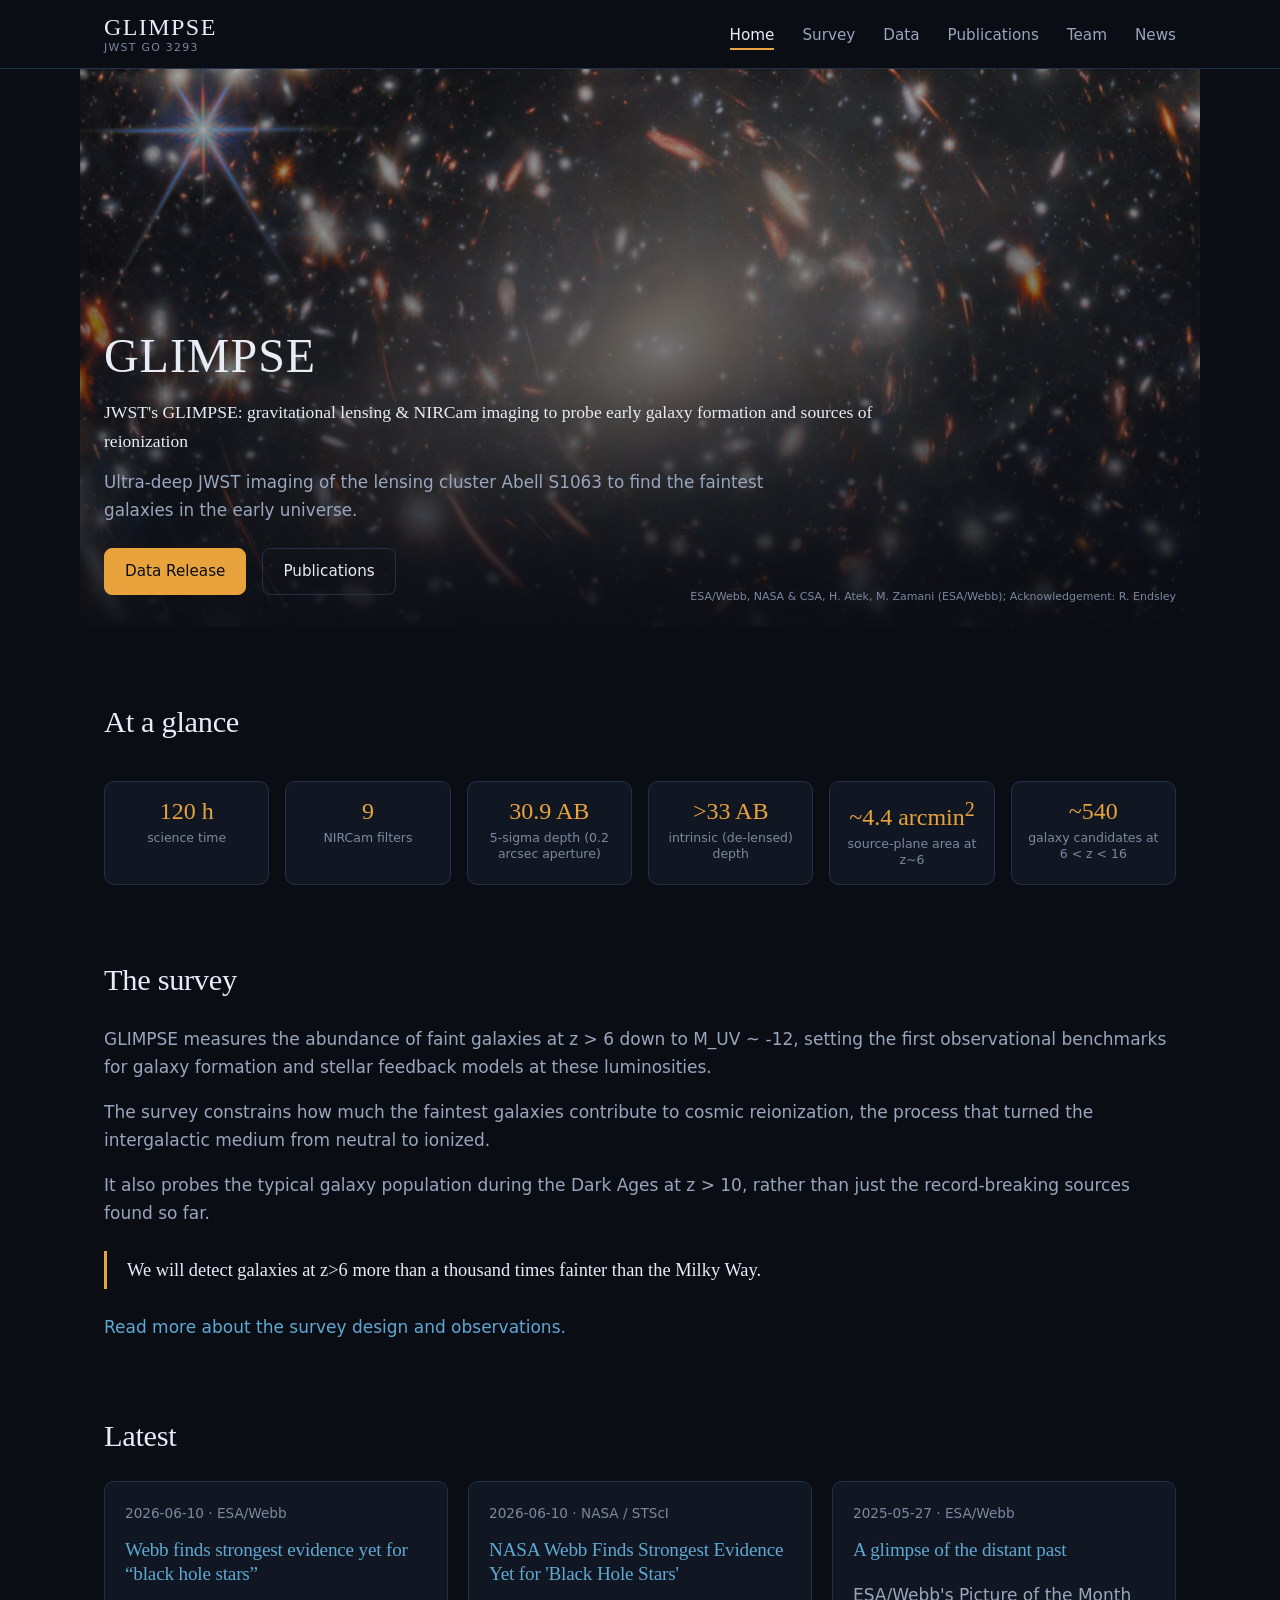
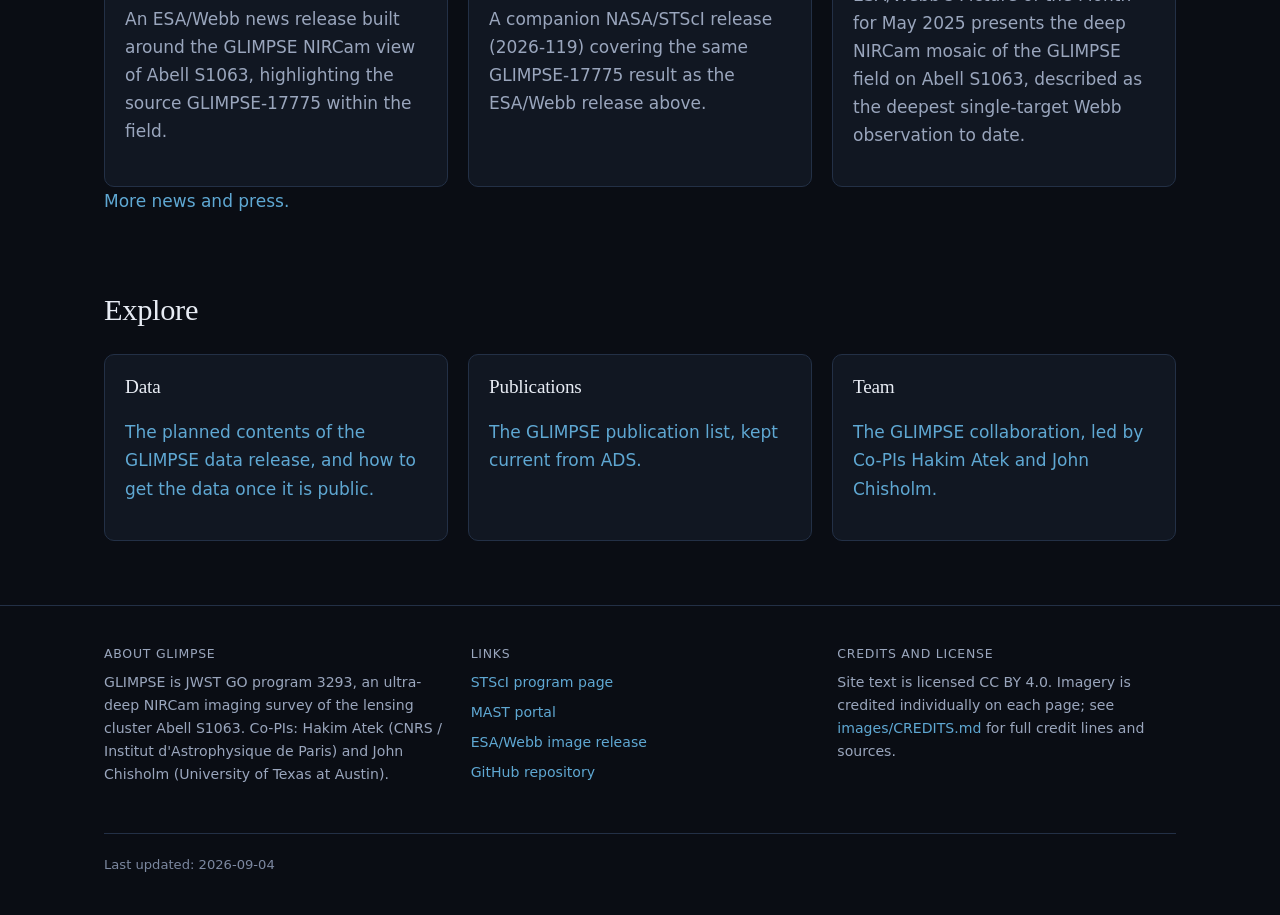
==== index.html @ 68deb867 "GLIMPSE survey website: initial build Static site for the JWST GLIMPSE survey (GO 3293, Co-PIs H. At" ====
<!DOCTYPE html>
<html lang="en">
<head>
<meta charset="UTF-8">
<meta name="viewport" content="width=device-width, initial-scale=1">
<title>Home | GLIMPSE</title>
<meta name="description" content="GLIMPSE is JWST GO program 3293, an ultra-deep NIRCam imaging survey of the lensing cluster Abell S1063 to find the faintest galaxies in the early universe.">

<meta property="og:title" content="Home | GLIMPSE">
<meta property="og:description" content="GLIMPSE is JWST GO program 3293, an ultra-deep NIRCam imaging survey of the lensing cluster Abell S1063 to find the faintest galaxies in the early universe.">
<meta property="og:image" content="https://jwst-glimpse.github.io/images/glimpse-hero.jpg">
<meta property="og:url" content="https://jwst-glimpse.github.io/">
<meta property="og:type" content="website">
<meta name="twitter:card" content="summary_large_image">

<link rel="icon" type="image/png" sizes="32x32" href="images/favicon-32.png">
<link rel="icon" type="image/png" sizes="64x64" href="images/favicon-64.png">
<link rel="apple-touch-icon" href="images/apple-touch-icon.png">

<link rel="stylesheet" href="assets/css/style.css">
</head>
<body>

<header class="site-header">
  <div class="wrap">
    <a href="index.html" class="wordmark">
      <span class="name">GLIMPSE</span>
      <span class="sub">JWST GO 3293</span>
    </a>
    <button class="nav-toggle" type="button" aria-expanded="false" aria-controls="main-nav">
      Menu
    </button>
    <nav class="main-nav" id="main-nav" aria-label="Primary">
      <ul>
        <li><a href="index.html" data-page="home" aria-current="page">Home</a></li>
        <li><a href="survey.html" data-page="survey">Survey</a></li>
        <li><a href="data.html" data-page="data">Data</a></li>
        <li><a href="publications.html" data-page="publications">Publications</a></li>
        <li><a href="team.html" data-page="team">Team</a></li>
        <li><a href="news.html" data-page="news">News</a></li>
      </ul>
    </nav>
  </div>
</header>

<main class="wrap">
<!-- CONTENT -->
<div class="hero" style="background-image:url('images/glimpse-hero.jpg');margin-inline:-24px;">
  <div class="wrap">
    <h1>GLIMPSE</h1>
    <p class="hero-sub">JWST's GLIMPSE: gravitational lensing &amp; NIRCam imaging to probe early galaxy formation and sources of reionization</p>
    <p class="hero-lede">Ultra-deep JWST imaging of the lensing cluster Abell S1063 to find the
    faintest galaxies in the early universe.</p>
    <div class="hero-actions">
      <a href="data.html" class="btn">Data Release</a>
      <a href="publications.html" class="btn btn-secondary">Publications</a>
    </div>
  </div>
  <p class="hero-credit">ESA/Webb, NASA &amp; CSA, H. Atek, M. Zamani (ESA/Webb); Acknowledgement: R. Endsley</p>
</div>

<section aria-labelledby="glance-heading">
  <h2 id="glance-heading">At a glance</h2>
  <div class="stat-strip">
    <div class="stat-card" title="120.1 h science time / 147.8 h charged time (proposal PDF p.0)">
      <span class="stat-num">120 h</span>
      <span class="stat-label">science time</span>
    </div>
    <div class="stat-card" title="7 broadband + 2 medium-band NIRCam filters (proposal PDF pp.2, 13-15)">
      <span class="stat-num">9</span>
      <span class="stat-label">NIRCam filters</span>
    </div>
    <div class="stat-card" title="Atek et al. 2025, arXiv:2511.07542, abstract">
      <span class="stat-num">30.9 AB</span>
      <span class="stat-label">5-sigma depth (0.2 arcsec aperture)</span>
    </div>
    <div class="stat-card" title="Atek et al. 2025, arXiv:2511.07542, abstract">
      <span class="stat-num">&gt;33 AB</span>
      <span class="stat-label">intrinsic (de-lensed) depth</span>
    </div>
    <div class="stat-card" title="Atek et al. 2025, arXiv:2511.07542, abstract">
      <span class="stat-num">~4.4 arcmin<sup>2</sup></span>
      <span class="stat-label">source-plane area at z~6</span>
    </div>
    <div class="stat-card" title="Atek et al. 2025, arXiv:2511.07542, abstract (initial sample)">
      <span class="stat-num">~540</span>
      <span class="stat-label">galaxy candidates at 6 &lt; z &lt; 16</span>
    </div>
  </div>
</section>

<section aria-labelledby="survey-heading">
  <h2 id="survey-heading">The survey</h2>
  <p>GLIMPSE measures the abundance of faint galaxies at z &gt; 6 down to M_UV ~ -12, setting the
  first observational benchmarks for galaxy formation and stellar feedback models at these
  luminosities.</p>
  <p>The survey constrains how much the faintest galaxies contribute to cosmic reionization,
  the process that turned the intergalactic medium from neutral to ionized.</p>
  <p>It also probes the typical galaxy population during the Dark Ages at z &gt; 10, rather than
  just the record-breaking sources found so far.</p>
  <blockquote>We will detect galaxies at z&gt;6 more than a thousand times fainter than the Milky
  Way.</blockquote>
  <p><a href="survey.html">Read more about the survey design and observations.</a></p>
</section>

<section aria-labelledby="latest-heading">
  <h2 id="latest-heading">Latest</h2>
  <div class="card-grid">
    <article class="card">
      <p class="news-date">2026-06-10 &middot; ESA/Webb</p>
      <h3><a href="https://esawebb.org/news/weic2610/">Webb finds strongest evidence yet for &ldquo;black hole stars&rdquo;</a></h3>
      <p>An ESA/Webb news release built around the GLIMPSE NIRCam view of Abell S1063,
      highlighting the source GLIMPSE-17775 within the field.</p>
    </article>
    <article class="card">
      <p class="news-date">2026-06-10 &middot; NASA / STScI</p>
      <h3><a href="https://www.stsci.edu/contents/news-releases/2026/news-2026-119">NASA Webb Finds Strongest Evidence Yet for 'Black Hole Stars'</a></h3>
      <p>A companion NASA/STScI release (2026-119) covering the same GLIMPSE-17775 result as the
      ESA/Webb release above.</p>
    </article>
    <article class="card">
      <p class="news-date">2025-05-27 &middot; ESA/Webb</p>
      <h3><a href="https://esawebb.org/images/potm2505a/">A glimpse of the distant past</a></h3>
      <p>ESA/Webb's Picture of the Month for May 2025 presents the deep NIRCam mosaic of the
      GLIMPSE field on Abell S1063, described as the deepest single-target Webb observation to
      date.</p>
    </article>
  </div>
  <p><a href="news.html">More news and press.</a></p>
</section>

<section aria-labelledby="explore-heading">
  <h2 id="explore-heading">Explore</h2>
  <div class="card-grid">
    <a class="card" href="data.html">
      <h3>Data</h3>
      <p>The planned contents of the GLIMPSE data release, and how to get the data once it is
      public.</p>
    </a>
    <a class="card" href="publications.html">
      <h3>Publications</h3>
      <p>The GLIMPSE publication list, kept current from ADS.</p>
    </a>
    <a class="card" href="team.html">
      <h3>Team</h3>
      <p>The GLIMPSE collaboration, led by Co-PIs Hakim Atek and John Chisholm.</p>
    </a>
  </div>
</section>

</main>

<footer class="site-footer">
  <div class="wrap">
    <div class="footer-grid">
      <div>
        <h4>About GLIMPSE</h4>
        <p>GLIMPSE is JWST GO program 3293, an ultra-deep NIRCam imaging survey of the lensing
        cluster Abell S1063. Co-PIs: Hakim Atek (CNRS / Institut d'Astrophysique de Paris) and
        John Chisholm (University of Texas at Austin).</p>
      </div>
      <div>
        <h4>Links</h4>
        <ul>
          <li><a href="https://www.stsci.edu/jwst-program-info/program/?program=3293">STScI program page</a></li>
          <li><a href="https://mast.stsci.edu/">MAST portal</a></li>
          <li><a href="https://esawebb.org/images/potm2505a/">ESA/Webb image release</a></li>
          <li><a href="https://github.com/jwst-glimpse/jwst-glimpse.github.io">GitHub repository</a></li>
        </ul>
      </div>
      <div>
        <h4>Credits and license</h4>
        <p>Site text is licensed CC BY 4.0. Imagery is credited individually on each page; see
        <a href="images/CREDITS.md">images/CREDITS.md</a> for full credit lines and sources.</p>
      </div>
    </div>
    <div class="footer-bottom">
      Last updated: 2026-09-04
    </div>
  </div>
</footer>

<script src="assets/js/site.js"></script>
</body>
</html>
---- assets/css/style.css ----
/* ==========================================================================
   GLIMPSE (JWST GO 3293) website stylesheet
   One stylesheet, all pages. Dark, quiet, image-forward.
   ========================================================================== */

:root {
  --bg: #0a0d14;
  --bg-2: #111722;
  --bg-3: #182031;
  --fg: #e8ecf4;
  --fg-dim: #9aa6bd;
  --fg-faint: #7c88a0;
  --accent: #e8a33d;
  --accent-2: #5fa8d3;
  --border: #233046;
  --ok: #4ba36a;
  --warn: #c9a227;
  --maxw: 1120px;
  --font-body: system-ui, -apple-system, "Segoe UI", Roboto, Helvetica, Arial, sans-serif;
  --font-display: Georgia, "Times New Roman", serif;
  --radius: 10px;
  --transition: 150ms ease;
}

/* ---- Reset ---- */

*,
*::before,
*::after {
  box-sizing: border-box;
}

html {
  -webkit-text-size-adjust: 100%;
}

body {
  margin: 0;
  background: var(--bg);
  color: var(--fg-dim);
  font-family: var(--font-body);
  font-size: 16px;
  line-height: 1.65;
}

@media (min-width: 640px) {
  body {
    font-size: 17px;
  }
}

img {
  max-width: 100%;
  display: block;
}

h1, h2, h3, h4 {
  font-family: var(--font-display);
  color: var(--fg);
  letter-spacing: -0.01em;
  line-height: 1.25;
  font-weight: 400;
}

h1 { font-size: clamp(2rem, 4vw, 3rem); }
h2 { font-size: clamp(1.4rem, 2.4vw, 1.9rem); margin-top: 2.5em; }
h3 { font-size: 1.2rem; }

p { margin: 0 0 1em; }

small { color: var(--fg-faint); font-size: 0.85em; }

a {
  color: var(--accent-2);
  text-decoration: none;
}

a:hover, a:focus-visible {
  text-decoration: underline;
}

/* ---- Focus states ---- */

:focus-visible {
  outline: 2px solid var(--accent);
  outline-offset: 2px;
}

/* ---- Layout wrapper ---- */

.wrap {
  max-width: var(--maxw);
  margin-inline: auto;
  padding-inline: 24px;
}

section {
  margin-block: 2.5rem;
}

/* ---- Header / nav ---- */

.site-header {
  border-bottom: 1px solid var(--border);
  background: var(--bg);
  position: sticky;
  top: 0;
  z-index: 20;
}

.site-header .wrap {
  display: flex;
  align-items: center;
  justify-content: space-between;
  padding-block: 14px;
}

.wordmark {
  display: flex;
  flex-direction: column;
  line-height: 1.1;
  color: var(--fg);
  text-decoration: none;
}

.wordmark:hover, .wordmark:focus-visible {
  text-decoration: none;
}

.wordmark .name {
  font-family: var(--font-display);
  font-size: 1.5rem;
  letter-spacing: 0.06em;
}

.wordmark .sub {
  font-family: var(--font-body);
  font-size: 0.68rem;
  letter-spacing: 0.12em;
  text-transform: uppercase;
  color: var(--fg-faint);
  margin-top: 2px;
}

.nav-toggle {
  display: none;
  background: transparent;
  border: 1px solid var(--border);
  color: var(--fg);
  border-radius: 6px;
  padding: 8px 12px;
  font-size: 0.95rem;
  cursor: pointer;
}

.main-nav ul {
  display: flex;
  gap: 1.75rem;
  list-style: none;
  margin: 0;
  padding: 0;
}

.main-nav a {
  color: var(--fg-dim);
  font-size: 0.95rem;
  padding-bottom: 4px;
  border-bottom: 2px solid transparent;
}

.main-nav a:hover, .main-nav a:focus-visible {
  color: var(--fg);
  text-decoration: none;
}

.main-nav a[aria-current="page"] {
  color: var(--fg);
  border-bottom-color: var(--accent);
}

/* ---- Hero ---- */

.hero {
  position: relative;
  min-height: 62vh;
  display: flex;
  align-items: flex-end;
  background-size: cover;
  background-position: center;
  color: var(--fg);
  overflow: hidden;
}

.hero::before {
  content: "";
  position: absolute;
  inset: 0;
  background: linear-gradient(
    180deg,
    rgba(10, 13, 20, 0.35) 0%,
    rgba(10, 13, 20, 0.55) 55%,
    rgba(10, 13, 20, 0.96) 100%
  );
}

.hero .wrap {
  position: relative;
  padding-block: 3rem 2rem;
  width: 100%;
}

.hero h1 {
  margin: 0 0 0.25em;
  letter-spacing: 0.02em;
}

.hero .hero-sub {
  font-family: var(--font-display);
  color: var(--fg);
  font-size: 1.1rem;
  max-width: 46em;
  margin: 0 0 0.75em;
}

.hero .hero-lede {
  max-width: 42em;
  font-size: 1.05rem;
  color: var(--fg-dim);
}

.hero .hero-actions {
  display: flex;
  gap: 1rem;
  margin-top: 1.5rem;
  flex-wrap: wrap;
}

.hero-credit {
  position: absolute;
  bottom: 10px;
  right: 24px;
  font-size: 11px;
  color: var(--fg-faint);
  z-index: 2;
}

/* ---- Buttons ---- */

.btn {
  display: inline-block;
  padding: 10px 20px;
  border-radius: 8px;
  border: 1px solid var(--accent);
  color: var(--bg);
  background: var(--accent);
  font-size: 0.95rem;
  cursor: pointer;
  transition: background var(--transition), color var(--transition), border-color var(--transition);
}

.btn:hover, .btn:focus-visible {
  background: #f4b657;
  text-decoration: none;
}

.btn.btn-secondary {
  background: transparent;
  color: var(--fg);
  border-color: var(--border);
}

.btn.btn-secondary:hover, .btn.btn-secondary:focus-visible {
  border-color: var(--accent-2);
  color: var(--fg);
}

.btn:disabled,
.btn[aria-disabled="true"] {
  background: var(--bg-3);
  border-color: var(--border);
  color: var(--fg-faint);
  cursor: not-allowed;
  pointer-events: none;
}

.btn-copy {
  font-size: 0.8rem;
  padding: 5px 12px;
  border-radius: 6px;
  background: var(--bg-3);
  border: 1px solid var(--border);
  color: var(--fg-dim);
}

.btn-copy:hover, .btn-copy:focus-visible {
  color: var(--fg);
  border-color: var(--accent-2);
}

.btn-copy.copied {
  color: var(--ok);
  border-color: var(--ok);
}

/* ---- Cards ---- */

.card {
  background: var(--bg-2);
  border: 1px solid var(--border);
  border-radius: var(--radius);
  padding: 20px;
}

.card h3 {
  margin-top: 0;
}

.card-grid {
  display: grid;
  gap: 1.25rem;
  grid-template-columns: repeat(auto-fit, minmax(240px, 1fr));
}

/* ---- Stat card strip ---- */

.stat-strip {
  display: grid;
  gap: 1rem;
  grid-template-columns: repeat(2, 1fr);
  margin-block: 2.5rem;
}

@media (min-width: 640px) {
  .stat-strip {
    grid-template-columns: repeat(3, 1fr);
  }
}

@media (min-width: 860px) {
  .stat-strip {
    grid-template-columns: repeat(6, 1fr);
  }
}

.stat-card {
  background: var(--bg-2);
  border: 1px solid var(--border);
  border-radius: var(--radius);
  padding: 16px 14px;
  text-align: center;
}

.stat-card .stat-num {
  display: block;
  font-family: var(--font-display);
  color: var(--accent);
  font-size: 1.5rem;
  line-height: 1.15;
  margin-bottom: 4px;
}

.stat-card .stat-label {
  display: block;
  font-size: 0.78rem;
  color: var(--fg-faint);
  line-height: 1.3;
}

/* ---- Blockquote ---- */

blockquote {
  border-left: 3px solid var(--accent);
  margin: 1.5rem 0;
  padding: 0.25rem 0 0.25rem 1.25rem;
  font-family: var(--font-display);
  font-size: 1.15rem;
  color: var(--fg);
}

/* ---- Tables ---- */

.table-wrap {
  overflow-x: auto;
  border: 1px solid var(--border);
  border-radius: var(--radius);
}

table {
  width: 100%;
  border-collapse: collapse;
  font-size: 0.92rem;
  min-width: 520px;
}

thead {
  position: sticky;
  top: 0;
  background: var(--bg-3);
}

th, td {
  text-align: left;
  padding: 10px 14px;
  border-bottom: 1px solid var(--border);
  vertical-align: top;
}

th {
  color: var(--fg);
  font-weight: 600;
  font-size: 0.82rem;
  text-transform: uppercase;
  letter-spacing: 0.04em;
}

tbody tr:nth-child(even) {
  background: var(--bg-2);
}

tbody tr:hover {
  background: var(--bg-3);
}

/* ---- Pills / badges ---- */

.tbd {
  display: inline-block;
  font-size: 0.72rem;
  text-transform: uppercase;
  letter-spacing: 0.05em;
  padding: 2px 8px;
  border-radius: 999px;
  background: #3a3524;
  color: var(--warn);
  border: 1px solid var(--warn);
}

.pill {
  display: inline-block;
  font-size: 0.72rem;
  text-transform: uppercase;
  letter-spacing: 0.05em;
  padding: 3px 10px;
  border-radius: 999px;
  border: 1px solid var(--border);
  color: var(--fg-dim);
  background: var(--bg-3);
}

.pill-refereed {
  color: var(--ok);
  border-color: var(--ok);
}

.pill-preprint {
  color: var(--accent-2);
  border-color: var(--accent-2);
}

.pill-inprep {
  color: var(--fg-faint);
  border-color: var(--fg-faint);
}

/* ---- Notice banner ---- */

.notice {
  background: var(--bg-2);
  border: 1px solid var(--warn);
  border-left-width: 4px;
  border-radius: var(--radius);
  padding: 16px 20px;
  color: var(--fg-dim);
}

.notice strong {
  color: var(--fg);
}

/* ---- Team grid ---- */

.team-grid {
  display: grid;
  gap: 1rem;
  grid-template-columns: repeat(2, 1fr);
  margin-top: 1.5rem;
}

@media (min-width: 640px) {
  .team-grid {
    grid-template-columns: repeat(3, 1fr);
  }
}

@media (min-width: 860px) {
  .team-grid {
    grid-template-columns: repeat(4, 1fr);
  }
}

.team-card {
  background: var(--bg-2);
  border: 1px solid var(--border);
  border-radius: var(--radius);
  padding: 14px 16px;
}

.team-card .team-name {
  color: var(--fg);
  font-family: var(--font-display);
  font-size: 1rem;
}

.team-card .team-role {
  color: var(--accent);
  font-size: 0.78rem;
  text-transform: uppercase;
  letter-spacing: 0.04em;
  margin-top: 2px;
}

.team-card .team-inst {
  color: var(--fg-faint);
  font-size: 0.85rem;
  margin-top: 4px;
}

.leadership-grid {
  display: grid;
  gap: 1.25rem;
  grid-template-columns: repeat(auto-fit, minmax(260px, 1fr));
  margin-top: 1.5rem;
}

/* ---- Publication list ---- */

.pub-controls {
  display: flex;
  flex-wrap: wrap;
  gap: 1rem;
  align-items: center;
  margin-bottom: 1.5rem;
}

.pub-search {
  flex: 1 1 260px;
  background: var(--bg-2);
  border: 1px solid var(--border);
  color: var(--fg);
  border-radius: 8px;
  padding: 9px 12px;
  font-size: 0.95rem;
}

.pub-search::placeholder {
  color: var(--fg-faint);
}

.pub-toggle {
  display: flex;
  align-items: center;
  gap: 0.5rem;
  font-size: 0.9rem;
  color: var(--fg-dim);
}

.pub-year-heading {
  font-family: var(--font-display);
  color: var(--accent);
  font-size: 1.1rem;
  margin-top: 2rem;
  border-bottom: 1px solid var(--border);
  padding-bottom: 6px;
}

.pub-row {
  padding: 16px 0;
  border-bottom: 1px solid var(--border);
}

.pub-row:last-child {
  border-bottom: none;
}

.pub-title {
  color: var(--fg);
  font-size: 1.02rem;
  margin: 0 0 4px;
}

.pub-meta {
  font-size: 0.88rem;
  color: var(--fg-faint);
  margin: 4px 0;
}

.pub-authors {
  font-size: 0.9rem;
  margin: 4px 0;
}

.pub-links {
  display: flex;
  gap: 1rem;
  font-size: 0.88rem;
  margin-top: 6px;
}

.pub-show-all {
  background: none;
  border: none;
  color: var(--accent-2);
  cursor: pointer;
  font-size: 0.9rem;
  padding: 0;
  text-decoration: underline;
}

.pub-empty {
  color: var(--fg-faint);
  font-style: italic;
  padding: 1rem 0;
}

/* ---- Footer ---- */

.site-footer {
  border-top: 1px solid var(--border);
  margin-top: 4rem;
  padding-block: 2.5rem;
  font-size: 0.88rem;
}

.footer-grid {
  display: grid;
  gap: 1.75rem;
  grid-template-columns: repeat(auto-fit, minmax(220px, 1fr));
}

.footer-grid h4 {
  color: var(--fg-dim);
  font-family: var(--font-body);
  font-size: 0.78rem;
  text-transform: uppercase;
  letter-spacing: 0.06em;
  margin: 0 0 0.75em;
}

.footer-grid ul {
  list-style: none;
  margin: 0;
  padding: 0;
}

.footer-grid li {
  margin-bottom: 0.5em;
}

.footer-bottom {
  margin-top: 2rem;
  padding-top: 1.25rem;
  border-top: 1px solid var(--border);
  color: var(--fg-faint);
  font-size: 0.82rem;
}

/* ---- Code / copy blocks ---- */

pre.copy-block {
  background: var(--bg-2);
  border: 1px solid var(--border);
  border-radius: var(--radius);
  padding: 16px;
  overflow-x: auto;
  font-size: 0.85rem;
  color: var(--fg-dim);
  position: relative;
}

.copy-block-wrap {
  position: relative;
  margin: 1rem 0;
}

.copy-block-wrap .btn-copy {
  position: absolute;
  top: 10px;
  right: 10px;
}

/* ---- News cards ---- */

.news-card {
  display: grid;
  grid-template-columns: 1fr;
  gap: 1rem;
  margin-bottom: 1.5rem;
}

@media (min-width: 640px) {
  .news-card.has-image {
    grid-template-columns: 220px 1fr;
  }
}

.news-card img {
  border-radius: var(--radius);
  border: 1px solid var(--border);
}

.news-date {
  color: var(--fg-faint);
  font-size: 0.85rem;
}

.news-credit {
  font-size: 11px;
  color: var(--fg-faint);
  margin-top: 4px;
}

/* ---- Utility ---- */

.mt-0 { margin-top: 0; }
.text-faint { color: var(--fg-faint); }
.sr-only {
  position: absolute;
  width: 1px;
  height: 1px;
  padding: 0;
  margin: -1px;
  overflow: hidden;
  clip: rect(0, 0, 0, 0);
  white-space: nowrap;
  border: 0;
}

/* ==========================================================================
   Responsive breakpoint: 860px (single breakpoint, mobile-first)
   ========================================================================== */

@media (max-width: 859px) {
  .nav-toggle {
    display: inline-block;
  }

  .main-nav {
    display: none;
    width: 100%;
  }

  .main-nav.open {
    display: block;
  }

  .site-header .wrap {
    flex-wrap: wrap;
  }

  .main-nav ul {
    flex-direction: column;
    gap: 0;
    padding-top: 10px;
    border-top: 1px solid var(--border);
    margin-top: 10px;
  }

  .main-nav li {
    border-bottom: 1px solid var(--border);
  }

  .main-nav a {
    display: block;
    padding: 12px 4px;
    border-bottom: none;
  }

  .main-nav a[aria-current="page"] {
    border-bottom: none;
    border-left: 2px solid var(--accent);
    padding-left: 10px;
  }
}

/* ---- Reduced motion ---- */

@media (prefers-reduced-motion: reduce) {
  *, *::before, *::after {
    transition: none !important;
    animation: none !important;
    scroll-behavior: auto !important;
  }
}
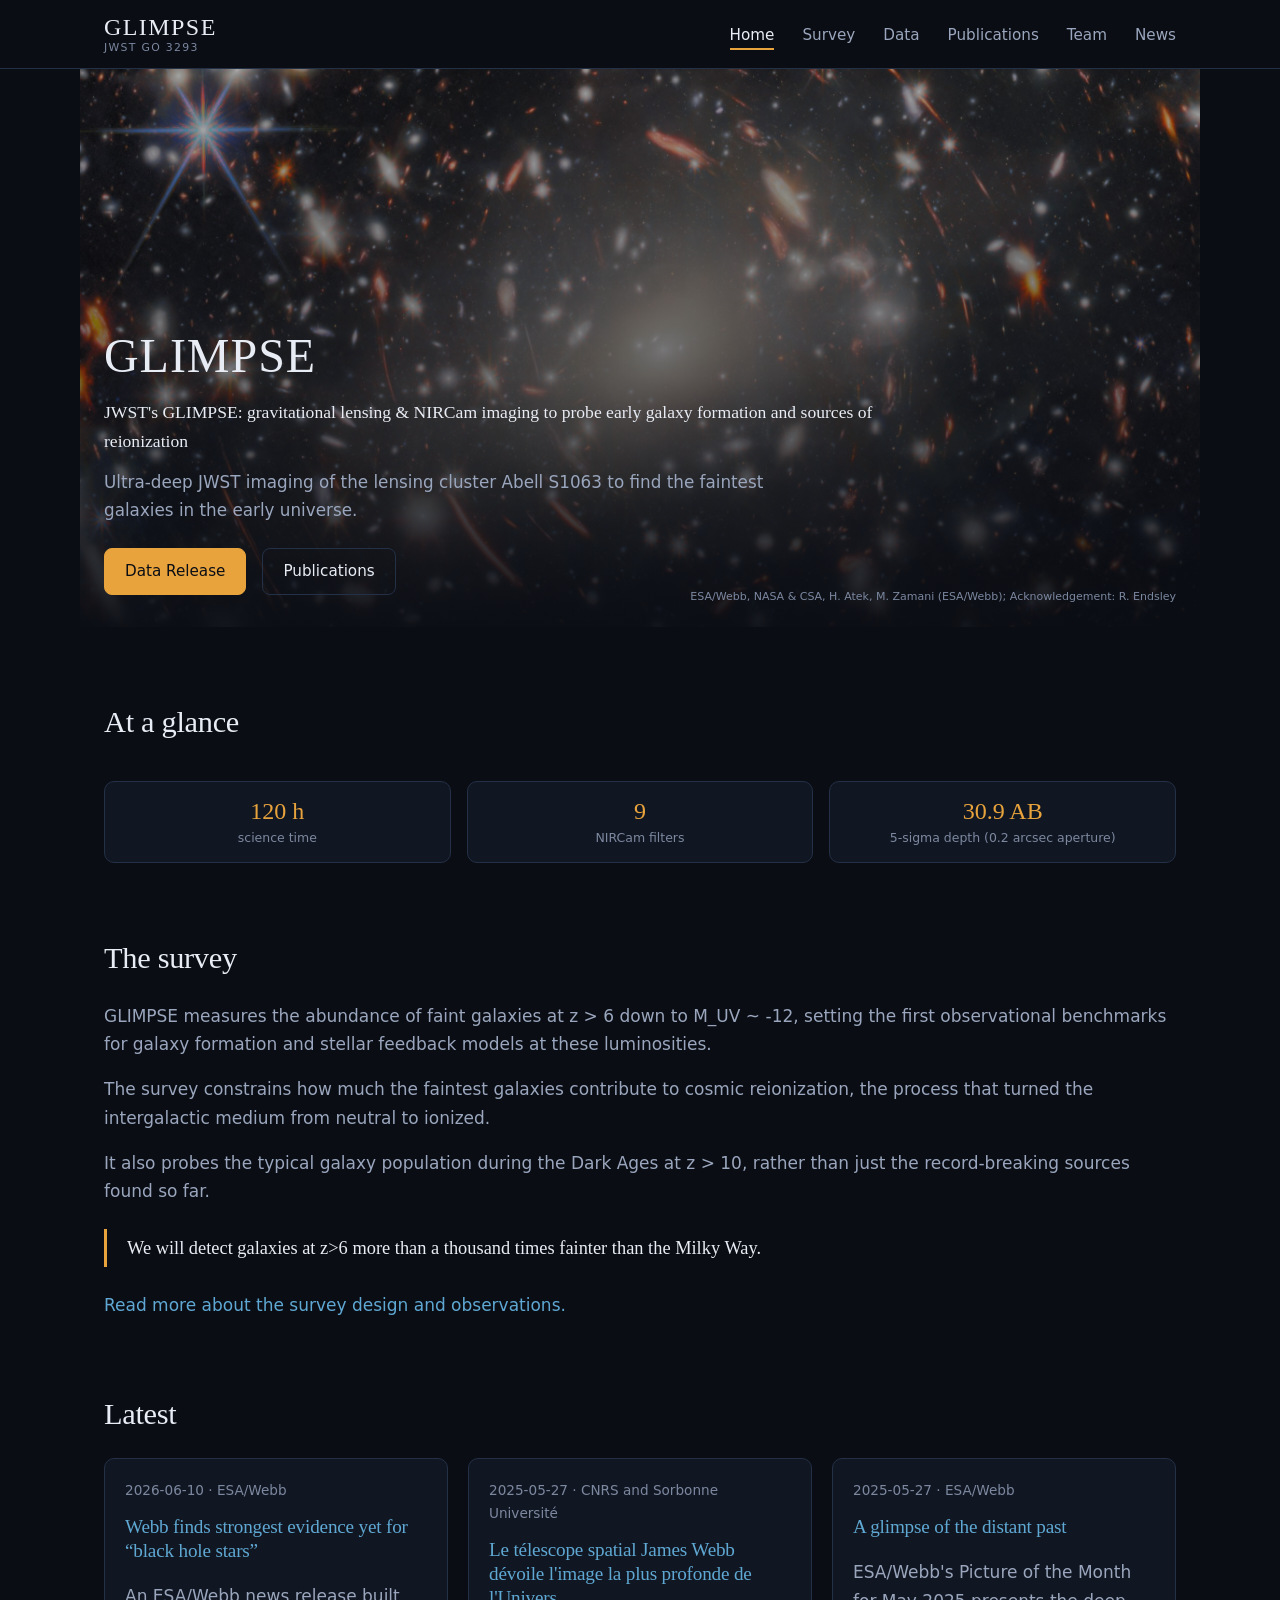
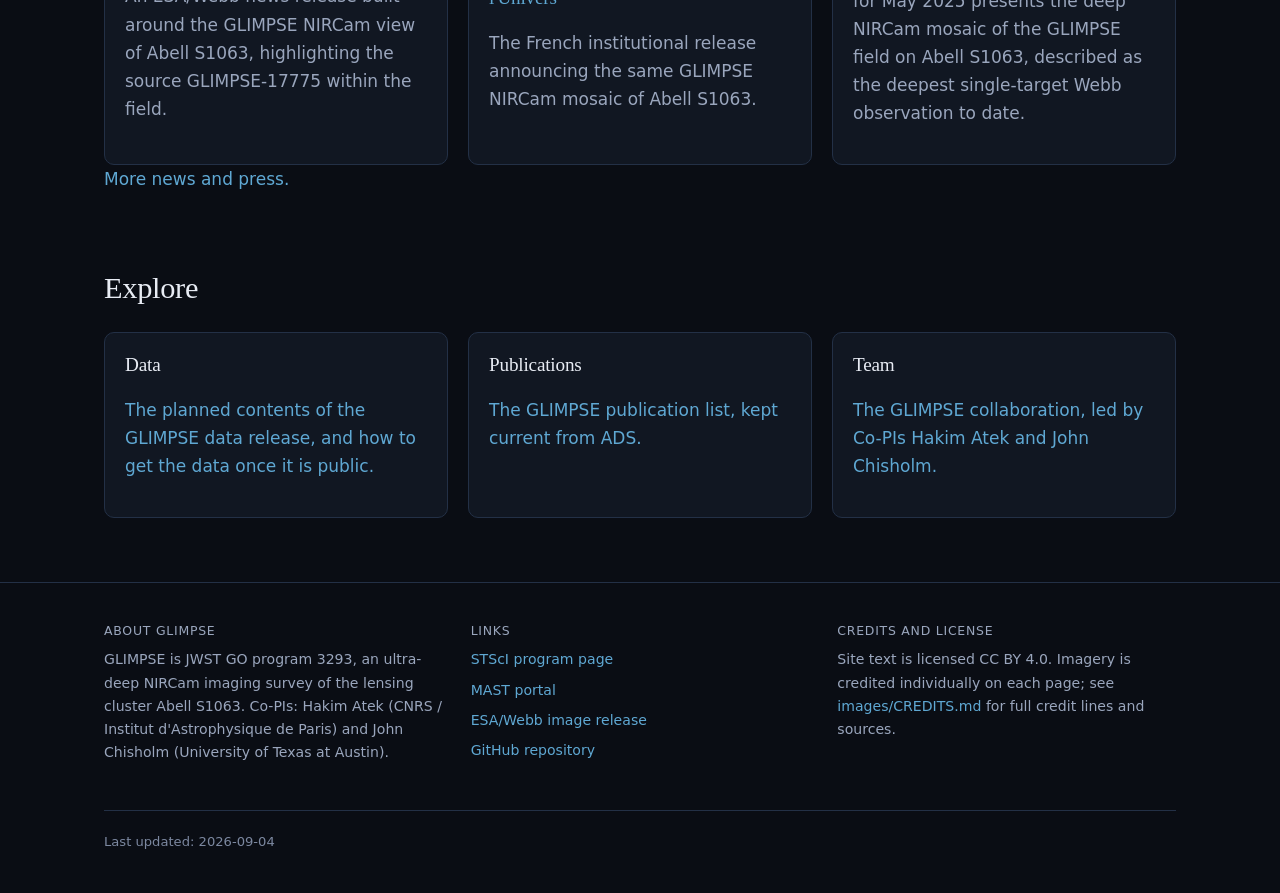
==== commit 8144b205: "Site revisions from team feedback - Home: drop the three lensing-model-dependent stat cards, keep sc" ====
--- a/index.html
+++ b/index.html
@@ -74,19 +74,7 @@
       <span class="stat-num">30.9 AB</span>
       <span class="stat-label">5-sigma depth (0.2 arcsec aperture)</span>
     </div>
-    <div class="stat-card" title="Atek et al. 2025, arXiv:2511.07542, abstract">
-      <span class="stat-num">&gt;33 AB</span>
-      <span class="stat-label">intrinsic (de-lensed) depth</span>
-    </div>
-    <div class="stat-card" title="Atek et al. 2025, arXiv:2511.07542, abstract">
-      <span class="stat-num">~4.4 arcmin<sup>2</sup></span>
-      <span class="stat-label">source-plane area at z~6</span>
-    </div>
-    <div class="stat-card" title="Atek et al. 2025, arXiv:2511.07542, abstract (initial sample)">
-      <span class="stat-num">~540</span>
-      <span class="stat-label">galaxy candidates at 6 &lt; z &lt; 16</span>
-    </div>
-  </div>
+      </div>
 </section>
 
 <section aria-labelledby="survey-heading">
@@ -113,10 +101,10 @@
       highlighting the source GLIMPSE-17775 within the field.</p>
     </article>
     <article class="card">
-      <p class="news-date">2026-06-10 &middot; NASA / STScI</p>
-      <h3><a href="https://www.stsci.edu/contents/news-releases/2026/news-2026-119">NASA Webb Finds Strongest Evidence Yet for 'Black Hole Stars'</a></h3>
-      <p>A companion NASA/STScI release (2026-119) covering the same GLIMPSE-17775 result as the
-      ESA/Webb release above.</p>
+      <p class="news-date">2025-05-27 &middot; CNRS and Sorbonne Universit&eacute;</p>
+      <h3><a href="https://www.cnrs.fr/fr/presse/le-telescope-spatial-james-webb-devoile-limage-la-plus-profonde-de-lunivers">Le t&eacute;lescope spatial James Webb d&eacute;voile l'image la plus profonde de l'Univers</a></h3>
+      <p>The French institutional release announcing the same GLIMPSE NIRCam mosaic of
+      Abell S1063.</p>
     </article>
     <article class="card">
       <p class="news-date">2025-05-27 &middot; ESA/Webb</p>
--- a/assets/css/style.css
+++ b/assets/css/style.css
@@ -338,7 +338,7 @@
 
 @media (min-width: 860px) {
   .stat-strip {
-    grid-template-columns: repeat(6, 1fr);
+    grid-template-columns: repeat(auto-fit, minmax(180px, 1fr));
   }
 }
 
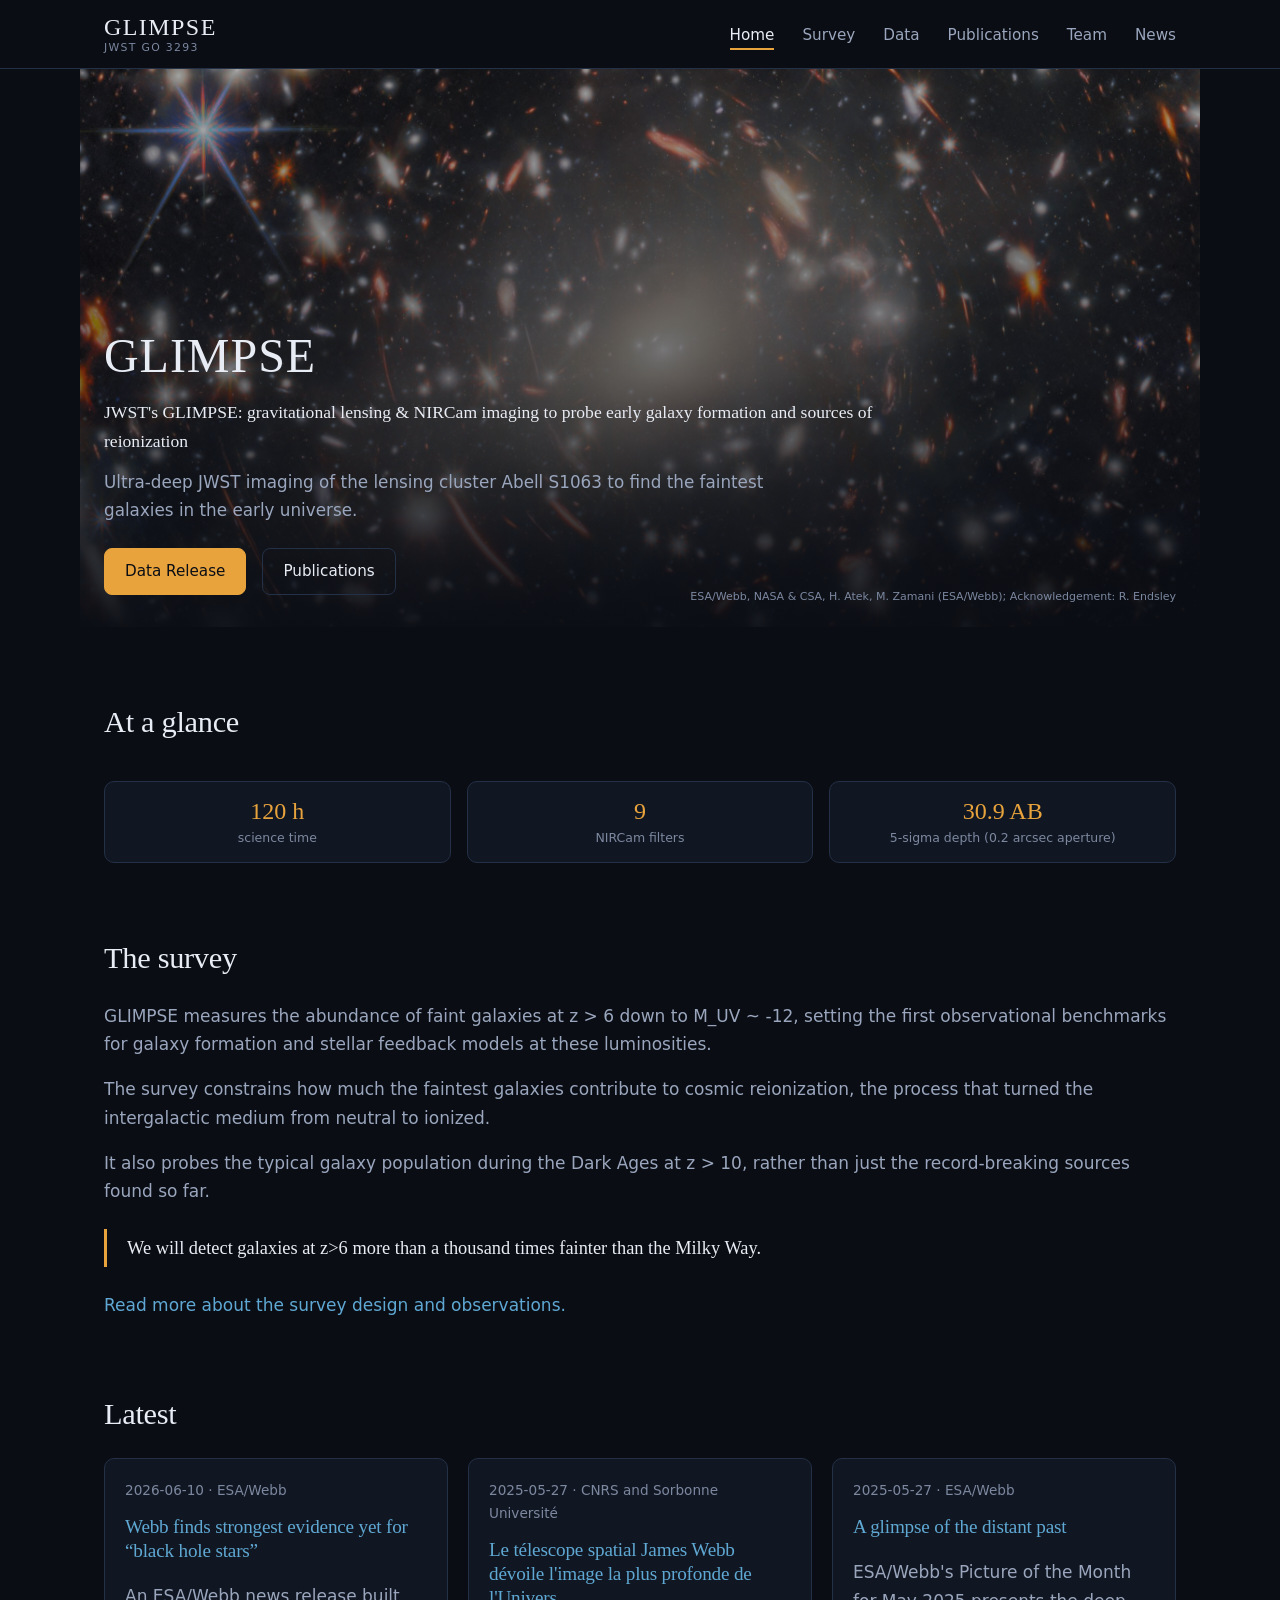
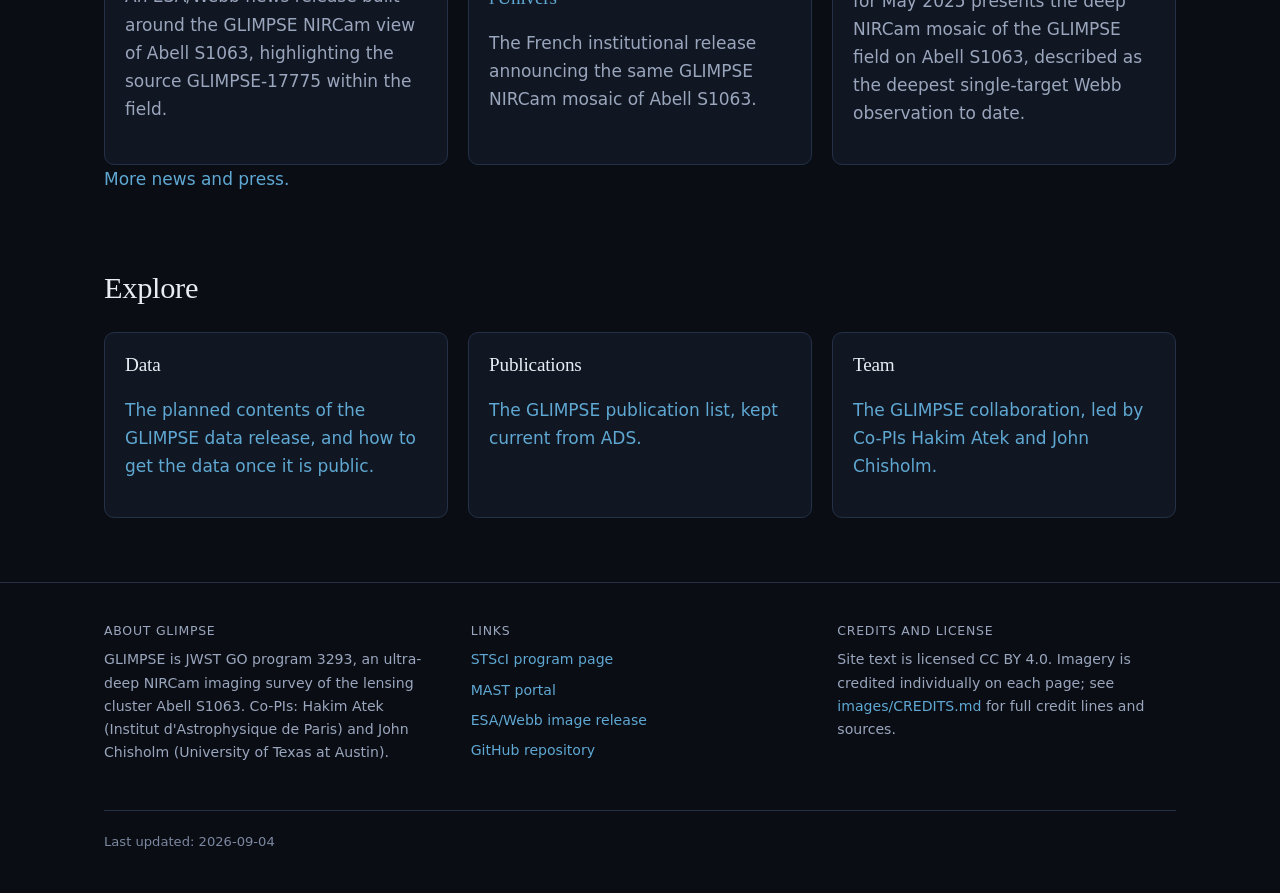
==== commit 66d19773: "Fix regressions found in the post-revision QA pass - survey.html: restore the paired and parallel ex" ====
--- a/index.html
+++ b/index.html
@@ -144,7 +144,7 @@
       <div>
         <h4>About GLIMPSE</h4>
         <p>GLIMPSE is JWST GO program 3293, an ultra-deep NIRCam imaging survey of the lensing
-        cluster Abell S1063. Co-PIs: Hakim Atek (CNRS / Institut d'Astrophysique de Paris) and
+        cluster Abell S1063. Co-PIs: Hakim Atek (Institut d'Astrophysique de Paris) and
         John Chisholm (University of Texas at Austin).</p>
       </div>
       <div>
--- a/assets/css/style.css
+++ b/assets/css/style.css
@@ -791,3 +791,162 @@
     scroll-behavior: auto !important;
   }
 }
+
+/* ------------------------------------------------------------------ */
+/* Zoomable figures and lightbox                                       */
+/* ------------------------------------------------------------------ */
+
+.zoom-trigger {
+  display: block;
+  width: 100%;
+  padding: 0;
+  border: 0;
+  background: none;
+  cursor: zoom-in;
+  border-radius: var(--radius);
+  overflow: hidden;
+  position: relative;
+}
+
+.zoom-trigger img {
+  display: block;
+  width: 100%;
+  height: auto;
+  border-radius: var(--radius);
+  transition: transform 0.25s ease, opacity 0.25s ease;
+}
+
+.zoom-trigger:hover img,
+.zoom-trigger:focus-visible img {
+  transform: scale(1.02);
+  opacity: 0.92;
+}
+
+.zoom-trigger:focus-visible {
+  outline: 2px solid var(--accent);
+  outline-offset: 3px;
+}
+
+/* Small affordance so it reads as clickable without an icon font. */
+.zoom-trigger::after {
+  content: "Click to enlarge";
+  position: absolute;
+  right: 8px;
+  bottom: 8px;
+  padding: 3px 8px;
+  font-size: 0.72rem;
+  letter-spacing: 0.02em;
+  color: var(--fg);
+  background: rgba(10, 13, 20, 0.72);
+  border: 1px solid var(--border);
+  border-radius: 999px;
+  opacity: 0;
+  transition: opacity 0.2s ease;
+  pointer-events: none;
+}
+
+.zoom-trigger:hover::after,
+.zoom-trigger:focus-visible::after {
+  opacity: 1;
+}
+
+.lightbox {
+  position: fixed;
+  inset: 0;
+  z-index: 100;
+  display: flex;
+  align-items: center;
+  justify-content: center;
+  padding: 32px 24px;
+  background: rgba(6, 8, 13, 0.94);
+  overflow: auto;
+}
+
+.lightbox[hidden] {
+  display: none;
+}
+
+body.has-lightbox {
+  overflow: hidden;
+}
+
+.lightbox-figure {
+  margin: 0;
+  max-width: 1400px;
+  text-align: center;
+}
+
+.lightbox-img {
+  display: block;
+  max-width: 100%;
+  max-height: 82vh;
+  width: auto;
+  height: auto;
+  margin-inline: auto;
+  border-radius: var(--radius);
+  cursor: zoom-out;
+}
+
+.lightbox-caption {
+  margin-top: 14px;
+  font-size: 0.82rem;
+  line-height: 1.55;
+  color: var(--fg-faint);
+}
+
+.lightbox-caption a {
+  color: var(--accent-2);
+}
+
+.lightbox-close {
+  position: fixed;
+  top: 16px;
+  right: 16px;
+  padding: 8px 16px;
+  font: inherit;
+  font-size: 0.85rem;
+  color: var(--fg);
+  background: var(--bg-2);
+  border: 1px solid var(--border);
+  border-radius: 999px;
+  cursor: pointer;
+}
+
+.lightbox-close:hover {
+  background: var(--bg-3);
+}
+
+.lightbox-close:focus-visible {
+  outline: 2px solid var(--accent);
+  outline-offset: 2px;
+}
+
+@media (max-width: 860px) {
+  .lightbox {
+    padding: 64px 12px 24px;
+  }
+
+  .lightbox-img {
+    max-height: 70vh;
+  }
+
+  /* Touch has no hover, so keep the hint visible. */
+  .zoom-trigger::after {
+    opacity: 1;
+  }
+}
+
+/* Side-by-side figures: equalize the box, not the image. object-fit: contain
+   letterboxes against the card background rather than cropping, so a pair of
+   images with different fields of view is not made to look like matched
+   framing. The full frame is still available in the lightbox. */
+.card-grid .zoom-trigger {
+  aspect-ratio: 4 / 3;
+  background: var(--bg);
+}
+
+.card-grid .zoom-trigger img {
+  width: 100%;
+  height: 100%;
+  object-fit: contain;
+}
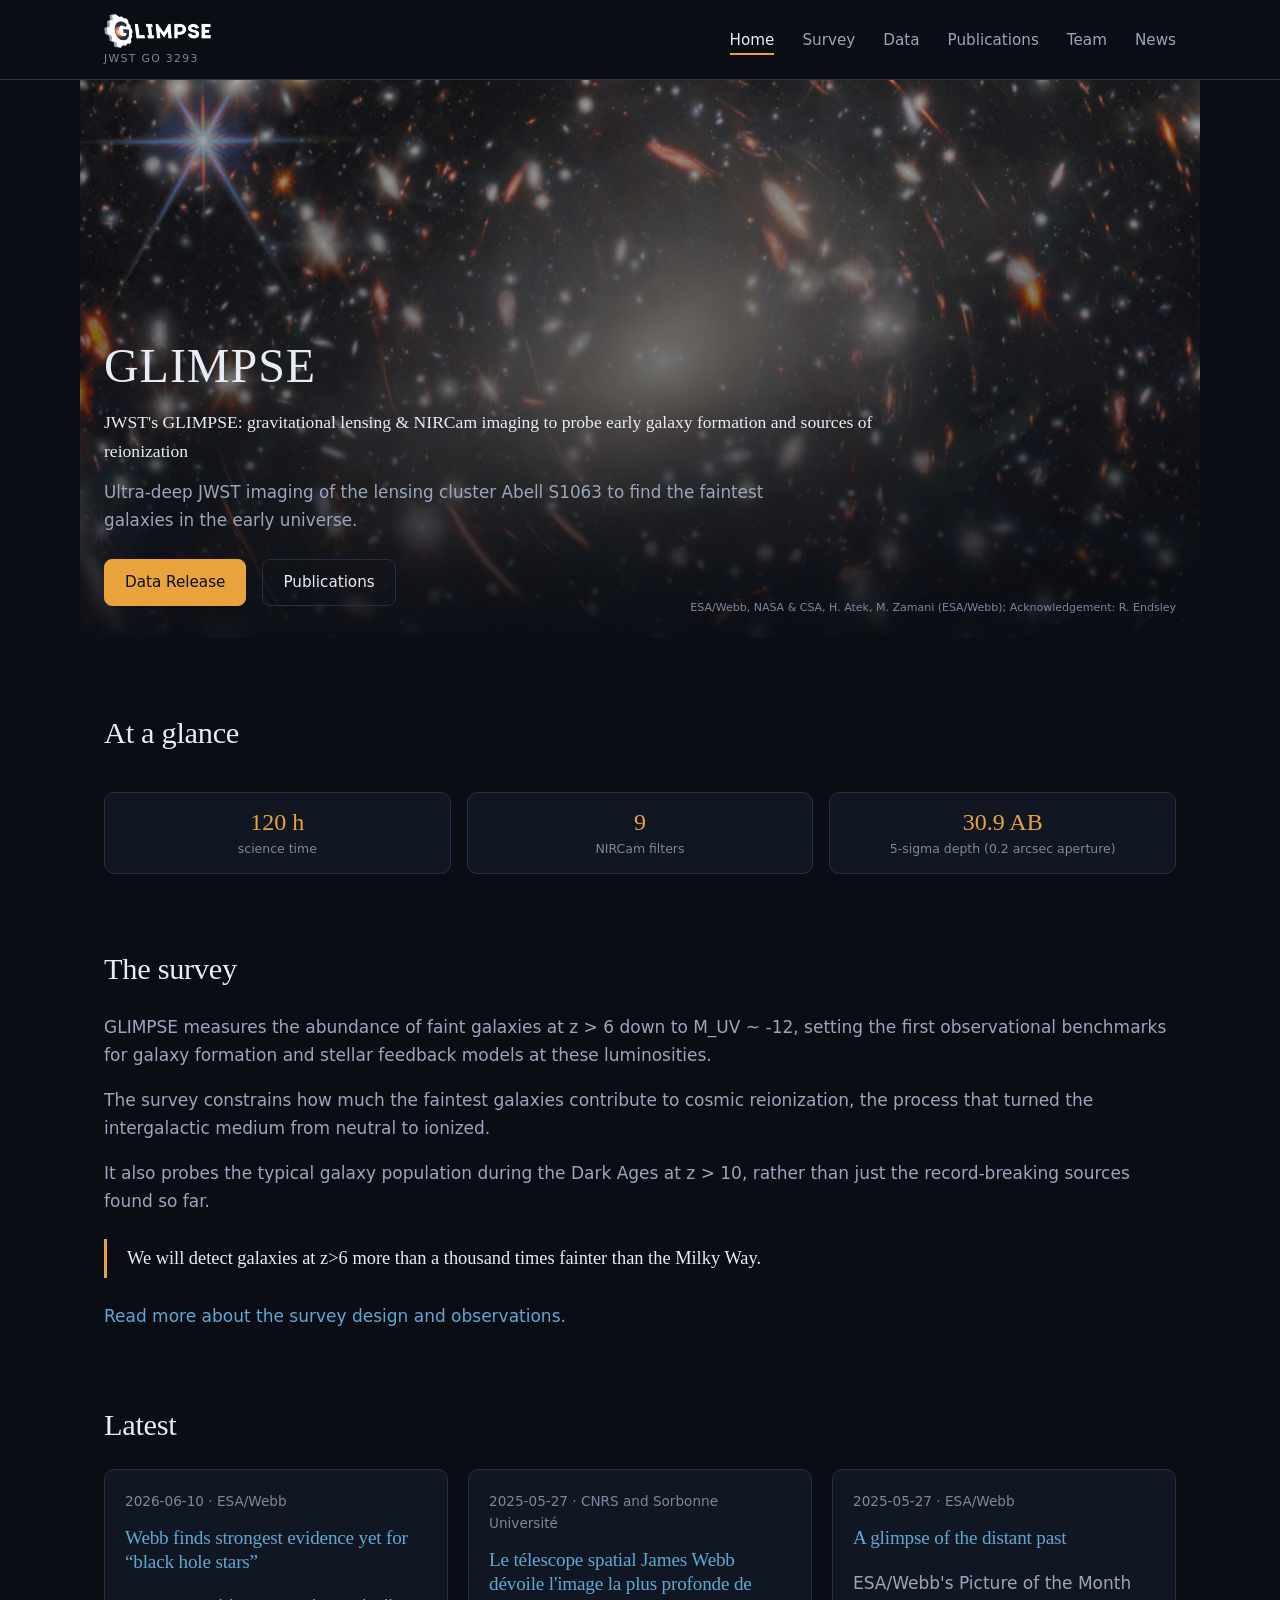
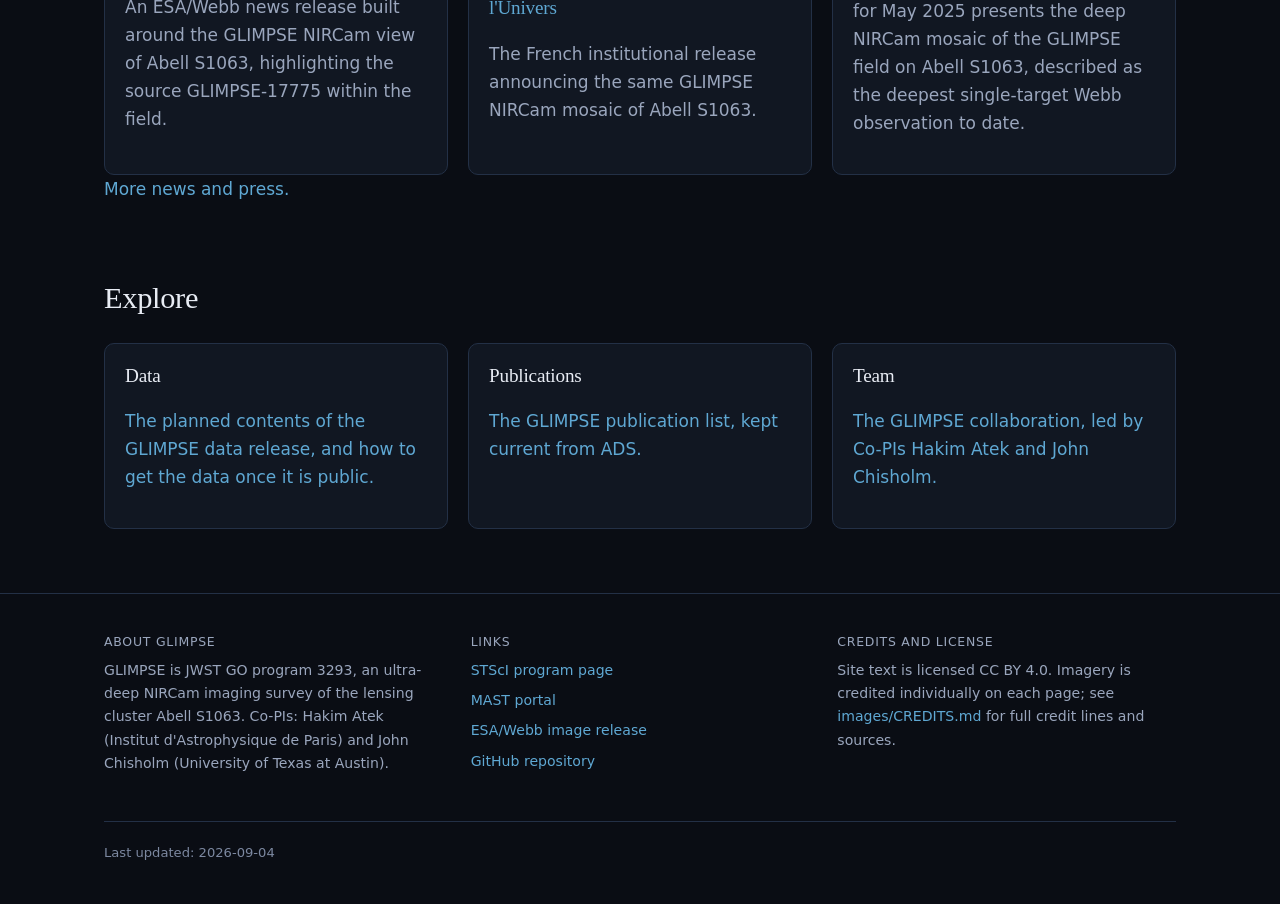
==== commit 9c435aaa: "Drop the Contact section, add the logo wordmark and both Co-PI portraits Site changes made by the su" ====
--- a/index.html
+++ b/index.html
@@ -24,7 +24,7 @@
 <header class="site-header">
   <div class="wrap">
     <a href="index.html" class="wordmark">
-      <span class="name">GLIMPSE</span>
+      <img class="wordmark-logo" src="images/glimpse-logo.png" alt="GLIMPSE" width="382" height="121">
       <span class="sub">JWST GO 3293</span>
     </a>
     <button class="nav-toggle" type="button" aria-expanded="false" aria-controls="main-nav">
--- a/assets/css/style.css
+++ b/assets/css/style.css
@@ -118,6 +118,7 @@
 .wordmark {
   display: flex;
   flex-direction: column;
+  align-items: flex-start;
   line-height: 1.1;
   color: var(--fg);
   text-decoration: none;
@@ -127,10 +128,15 @@
   text-decoration: none;
 }
 
-.wordmark .name {
-  font-family: var(--font-display);
-  font-size: 1.5rem;
-  letter-spacing: 0.06em;
+.wordmark-logo {
+  height: 34px;
+  width: auto;
+}
+
+@media (max-width: 420px) {
+  .wordmark-logo {
+    height: 28px;
+  }
 }
 
 .wordmark .sub {
@@ -139,7 +145,7 @@
   letter-spacing: 0.12em;
   text-transform: uppercase;
   color: var(--fg-faint);
-  margin-top: 2px;
+  margin-top: 5px;
 }
 
 .nav-toggle {
@@ -950,3 +956,71 @@
   height: 100%;
   object-fit: contain;
 }
+
+/* Below about 800px the hero credit, absolutely positioned bottom-right, runs
+   into the hero buttons. Put it back in normal flow there so it stacks under
+   them instead of across them. */
+@media (max-width: 860px) {
+  /* .hero is a flex container, so a static credit would sit beside .wrap.
+     Let the hero wrap and give the credit a full-width row of its own. */
+  .hero {
+    flex-wrap: wrap;
+  }
+
+  .hero-credit {
+    position: static;
+    flex: 0 0 100%;
+    padding: 0 24px 14px;
+    margin: 0;
+    text-align: left;
+  }
+
+  .hero .wrap {
+    padding-bottom: 0.75rem;
+  }
+}
+
+/* ------------------------------------------------------------------ */
+/* Leadership cards with a square portrait                             */
+/* A card with no portrait simply renders as text, so a missing photo  */
+/* degrades cleanly rather than leaving a gap.                         */
+/* ------------------------------------------------------------------ */
+
+.leadership-grid .card {
+  display: flex;
+  align-items: center;
+  gap: 18px;
+}
+
+.lead-photo {
+  flex: 0 0 auto;
+  width: 96px;
+  height: 96px;
+  border-radius: 8px;
+  object-fit: cover;
+  border: 1px solid var(--border);
+}
+
+.lead-body {
+  min-width: 0;
+}
+
+.lead-body h3 {
+  margin: 0 0 2px;
+}
+
+.lead-body .team-role {
+  margin-bottom: 2px;
+}
+
+.lead-body .team-inst {
+  margin: 0;
+}
+
+@media (max-width: 460px) {
+  .leadership-grid .card {
+    flex-direction: column;
+    align-items: flex-start;
+    gap: 14px;
+  }
+}
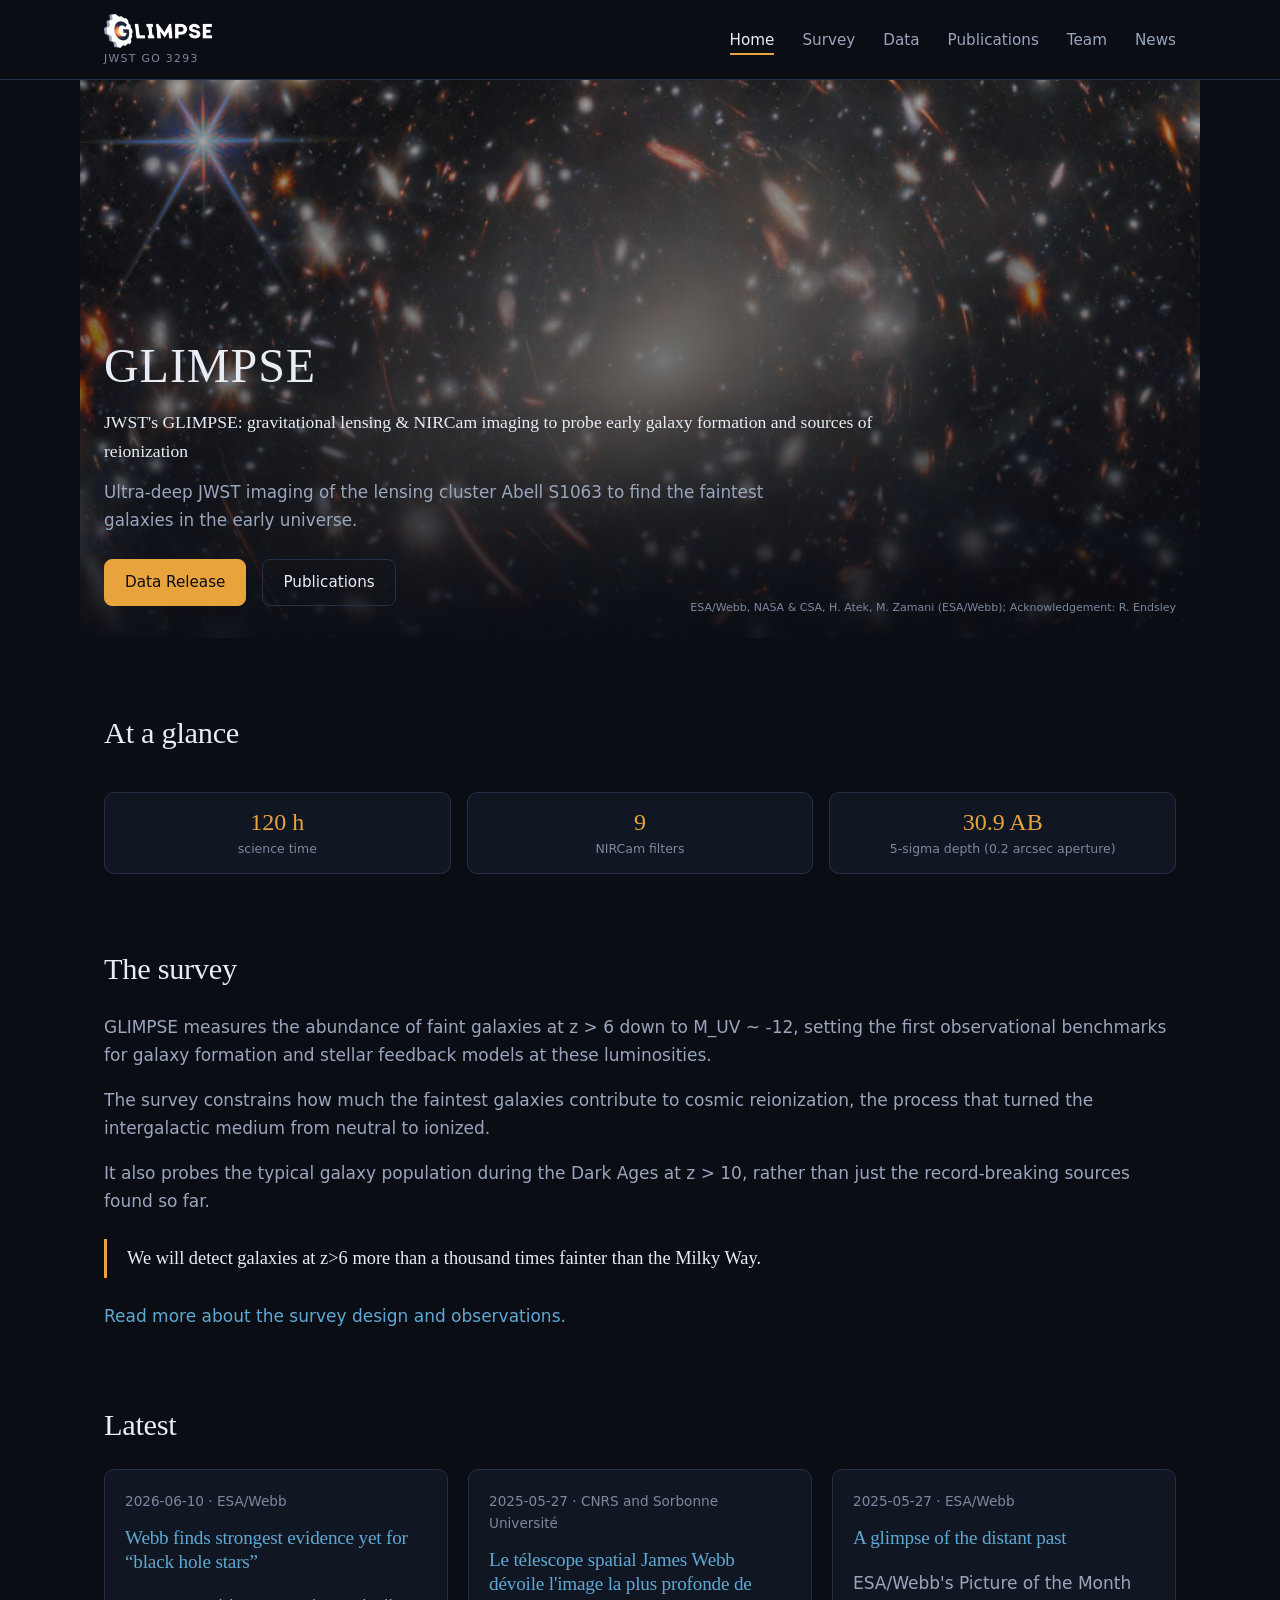
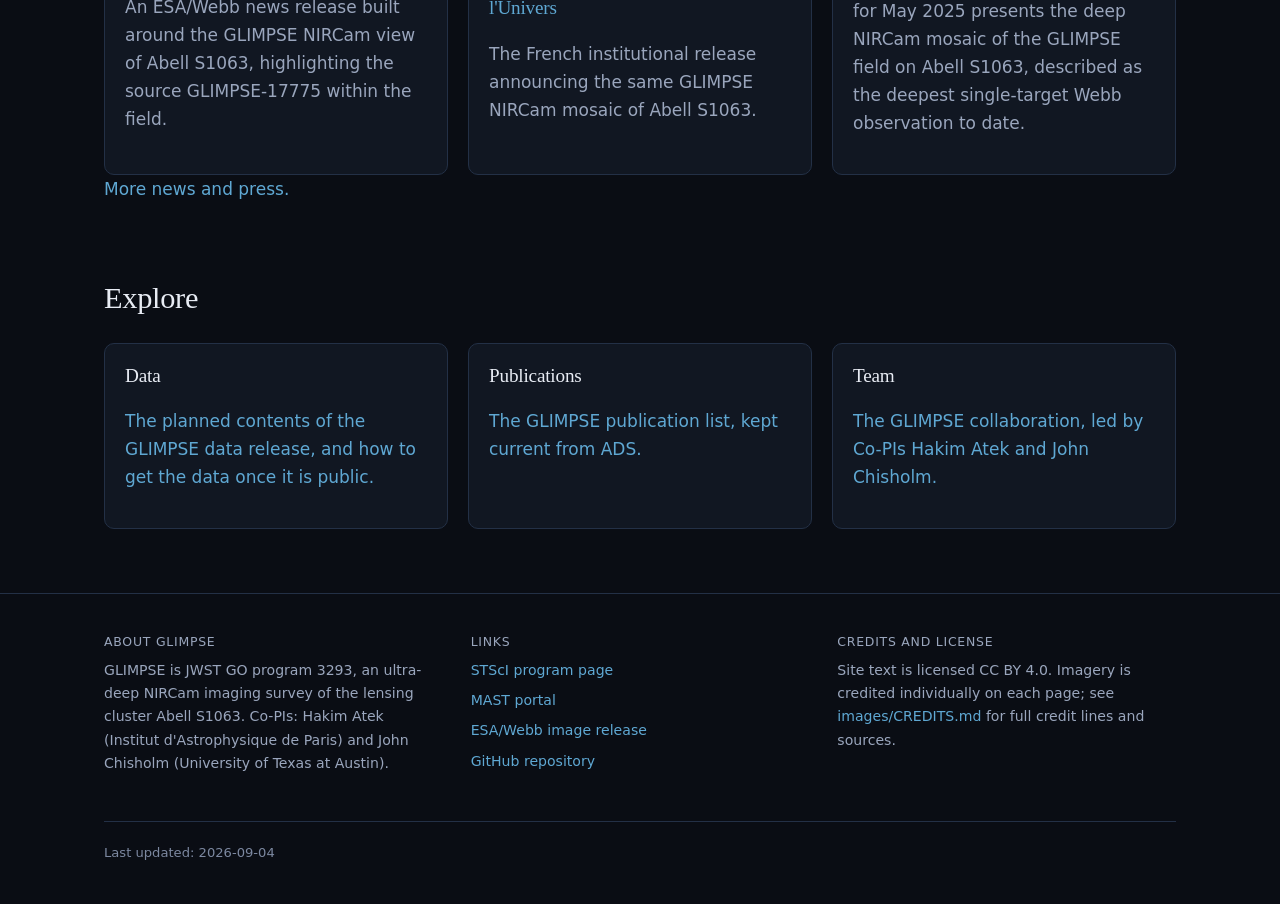
==== commit 5f86cbe2: "Use the collaboration's official logo files Replaces the logo recovered from a flattened local copy " ====
--- a/index.html
+++ b/index.html
@@ -24,7 +24,7 @@
 <header class="site-header">
   <div class="wrap">
     <a href="index.html" class="wordmark">
-      <img class="wordmark-logo" src="images/glimpse-logo.png" alt="GLIMPSE" width="382" height="121">
+      <img class="wordmark-logo" src="images/glimpse-logo.png" alt="GLIMPSE" width="431" height="136">
       <span class="sub">JWST GO 3293</span>
     </a>
     <button class="nav-toggle" type="button" aria-expanded="false" aria-controls="main-nav">
--- a/assets/css/style.css
+++ b/assets/css/style.css
@@ -119,6 +119,7 @@
   display: flex;
   flex-direction: column;
   align-items: flex-start;
+  flex-shrink: 0;
   line-height: 1.1;
   color: var(--fg);
   text-decoration: none;
@@ -131,6 +132,10 @@
 .wordmark-logo {
   height: 34px;
   width: auto;
+  /* The global img rule caps width at 100%, which would squash a fixed-height
+     logo if the header ever ran out of room. object-fit keeps the proportions. */
+  object-fit: contain;
+  object-position: left center;
 }
 
 @media (max-width: 420px) {
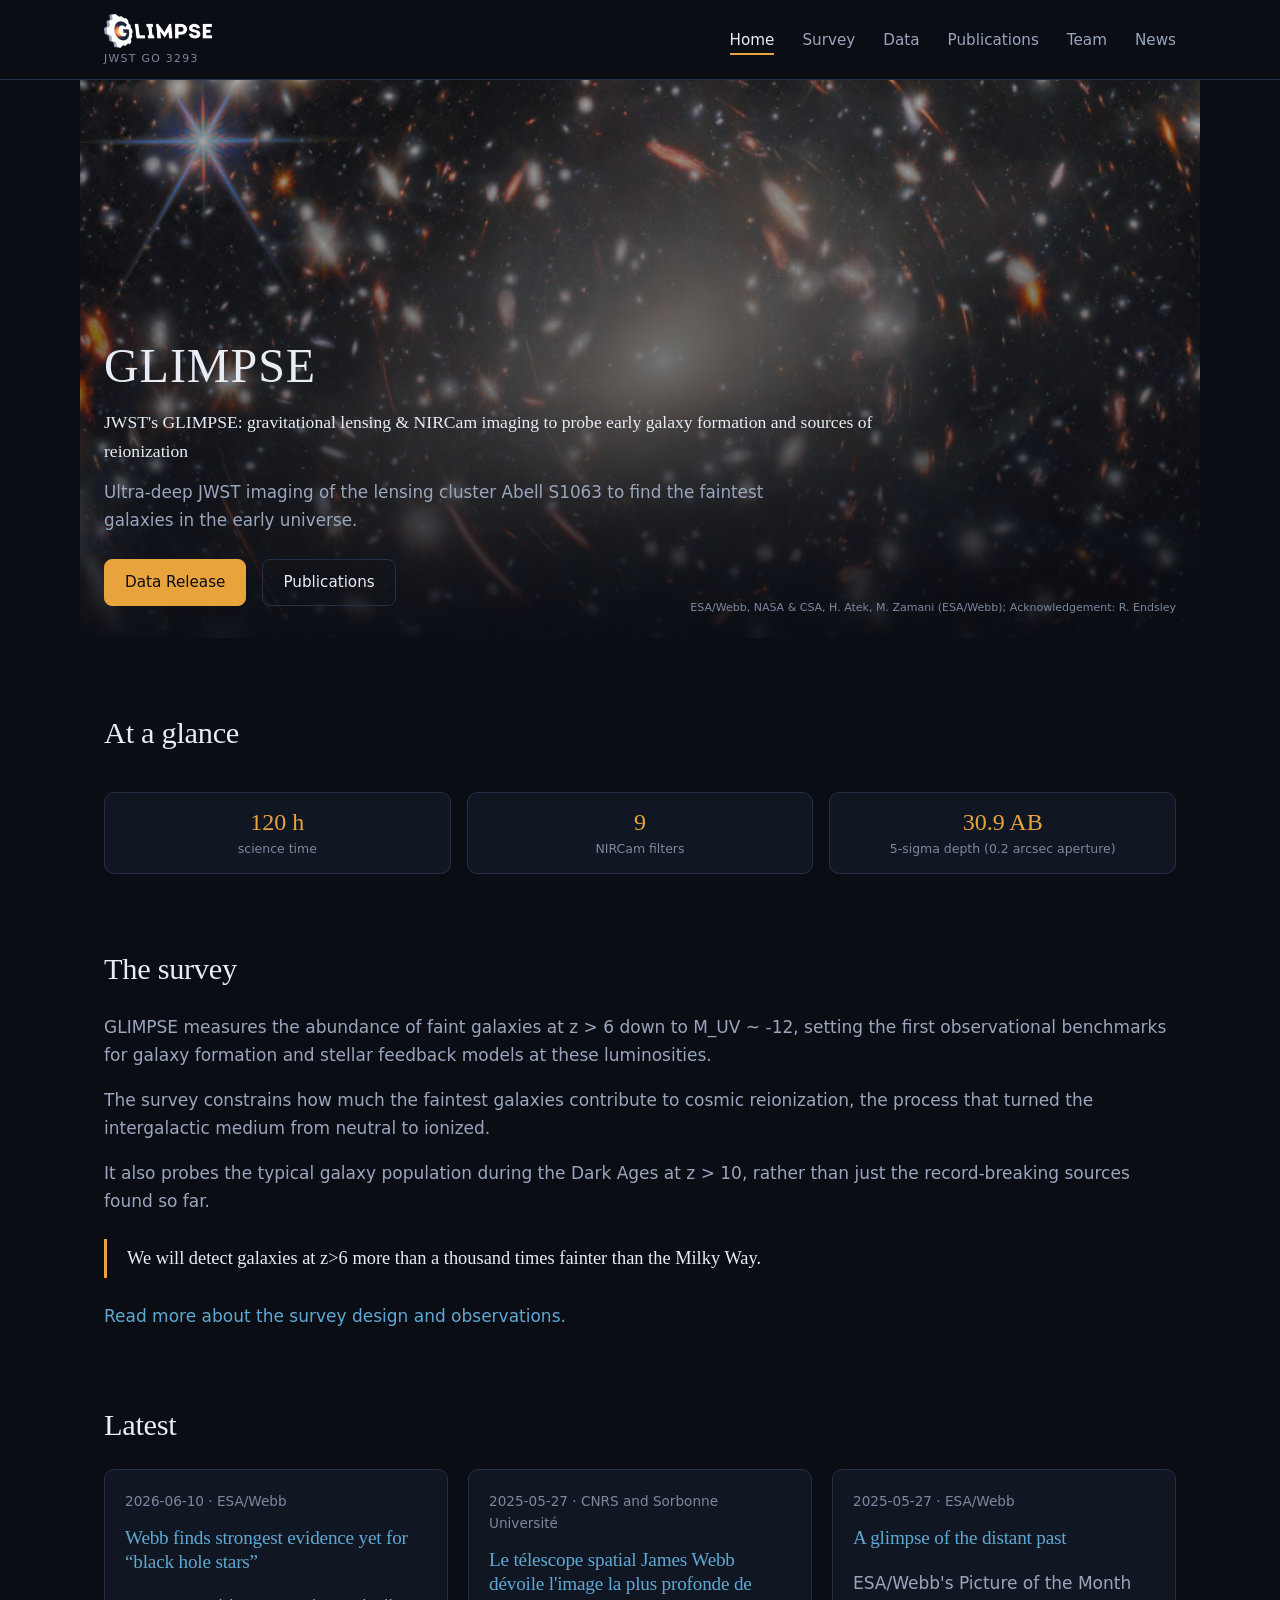
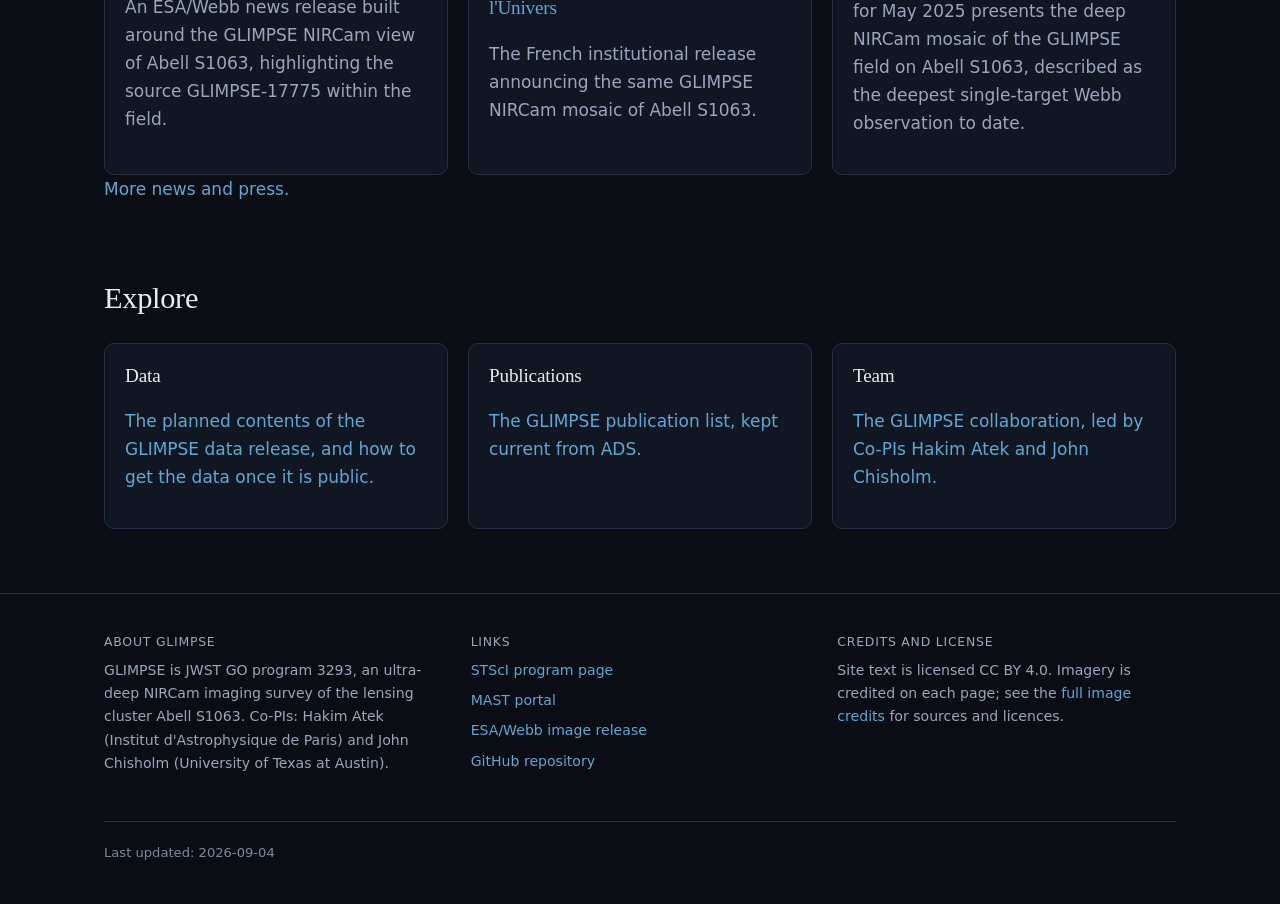
==== commit 27cc8c03: "Cut maintainer-facing copy from every page, balance the products table The pages carried a running c" ====
--- a/index.html
+++ b/index.html
@@ -62,15 +62,15 @@
 <section aria-labelledby="glance-heading">
   <h2 id="glance-heading">At a glance</h2>
   <div class="stat-strip">
-    <div class="stat-card" title="120.1 h science time / 147.8 h charged time (proposal PDF p.0)">
+    <div class="stat-card" title="120.1 h science time, 147.8 h charged time">
       <span class="stat-num">120 h</span>
       <span class="stat-label">science time</span>
     </div>
-    <div class="stat-card" title="7 broadband + 2 medium-band NIRCam filters (proposal PDF pp.2, 13-15)">
+    <div class="stat-card" title="Seven broadband and two medium-band NIRCam filters">
       <span class="stat-num">9</span>
       <span class="stat-label">NIRCam filters</span>
     </div>
-    <div class="stat-card" title="Atek et al. 2025, arXiv:2511.07542, abstract">
+    <div class="stat-card" title="Measured in a 0.2 arcsec diameter aperture">
       <span class="stat-num">30.9 AB</span>
       <span class="stat-label">5-sigma depth (0.2 arcsec aperture)</span>
     </div>
@@ -158,8 +158,8 @@
       </div>
       <div>
         <h4>Credits and license</h4>
-        <p>Site text is licensed CC BY 4.0. Imagery is credited individually on each page; see
-        <a href="images/CREDITS.md">images/CREDITS.md</a> for full credit lines and sources.</p>
+        <p>Site text is licensed CC BY 4.0. Imagery is credited on each page; see the
+        <a href="images/CREDITS.md">full image credits</a> for sources and licences.</p>
       </div>
     </div>
     <div class="footer-bottom">
--- a/assets/css/style.css
+++ b/assets/css/style.css
@@ -424,6 +424,21 @@
   letter-spacing: 0.04em;
 }
 
+/* The data products table is two long text columns plus four short ones, so give
+   the text the room and keep the short values from wrapping. */
+.table-products th:nth-child(1) {
+  width: 24%;
+}
+
+.table-products th:nth-child(2) {
+  width: 40%;
+}
+
+.table-products th:nth-child(n + 3),
+.table-products td:nth-child(n + 3) {
+  white-space: nowrap;
+}
+
 tbody tr:nth-child(even) {
   background: var(--bg-2);
 }
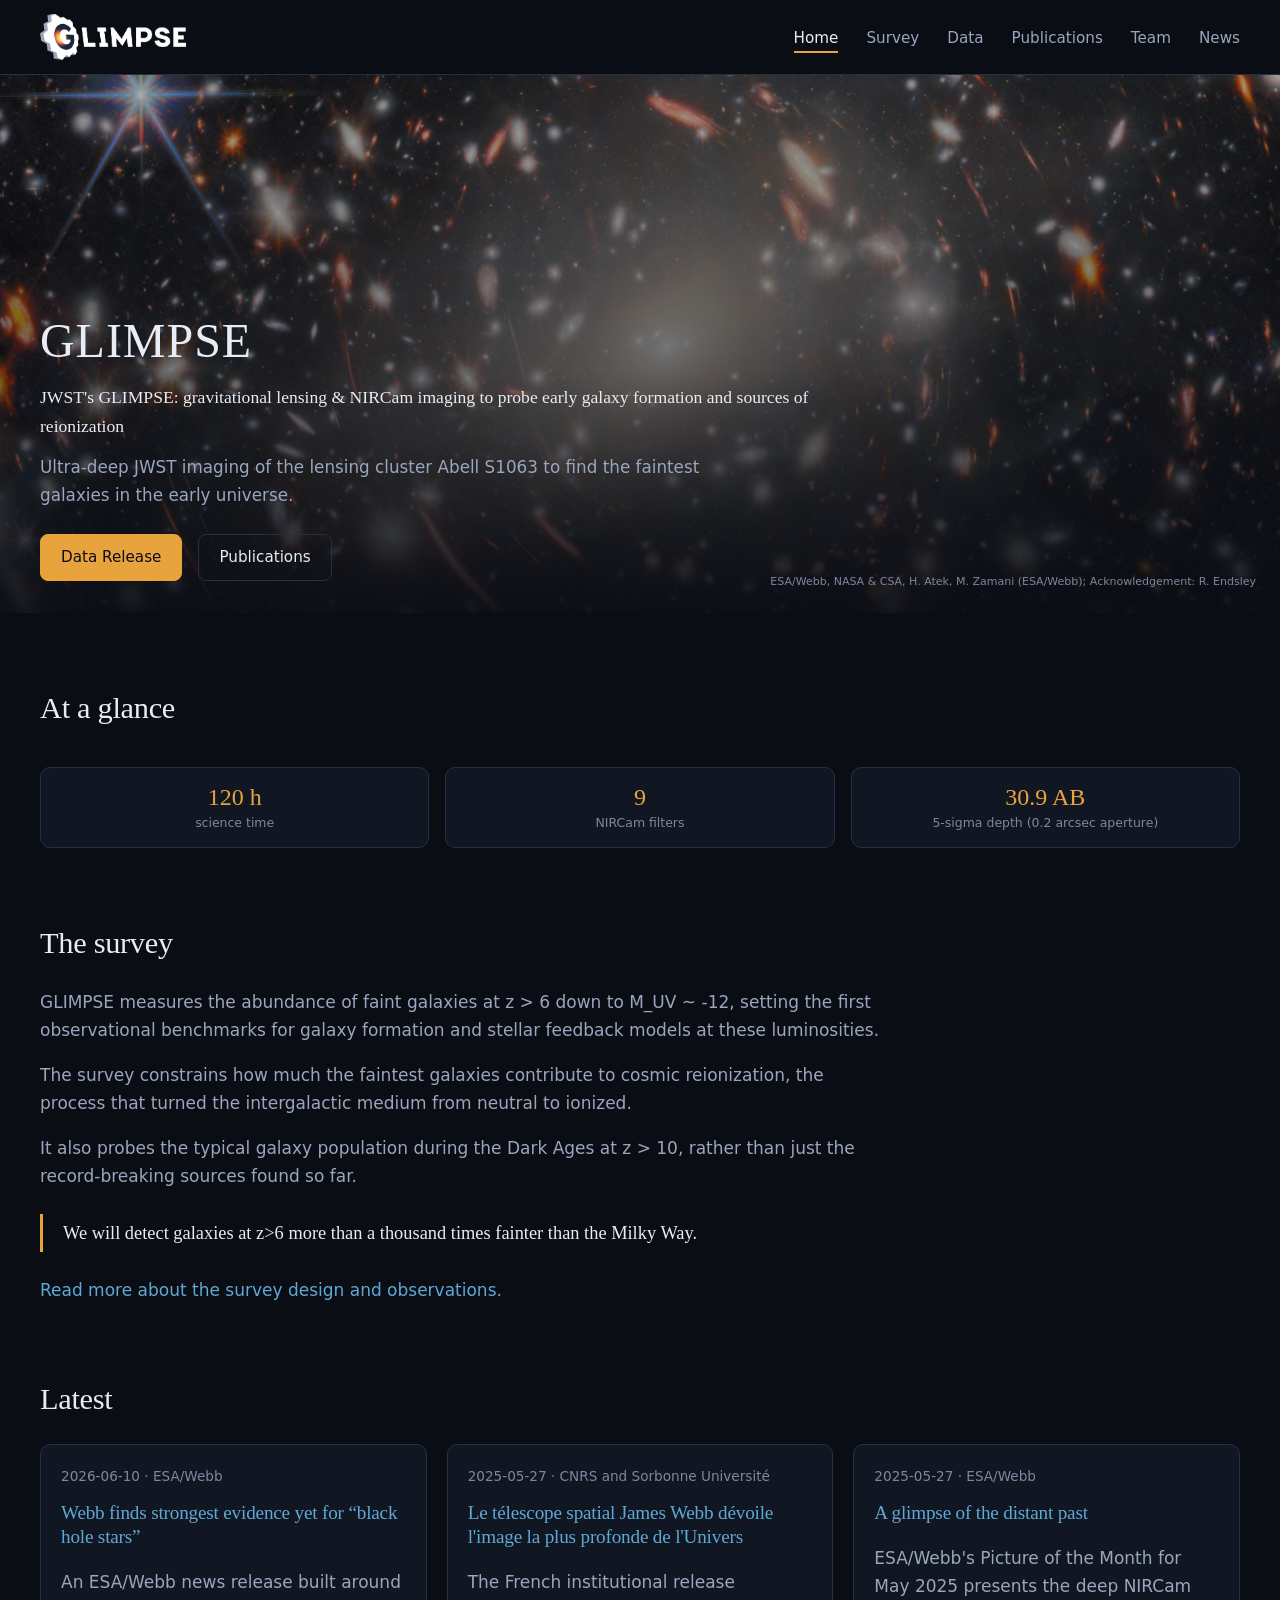
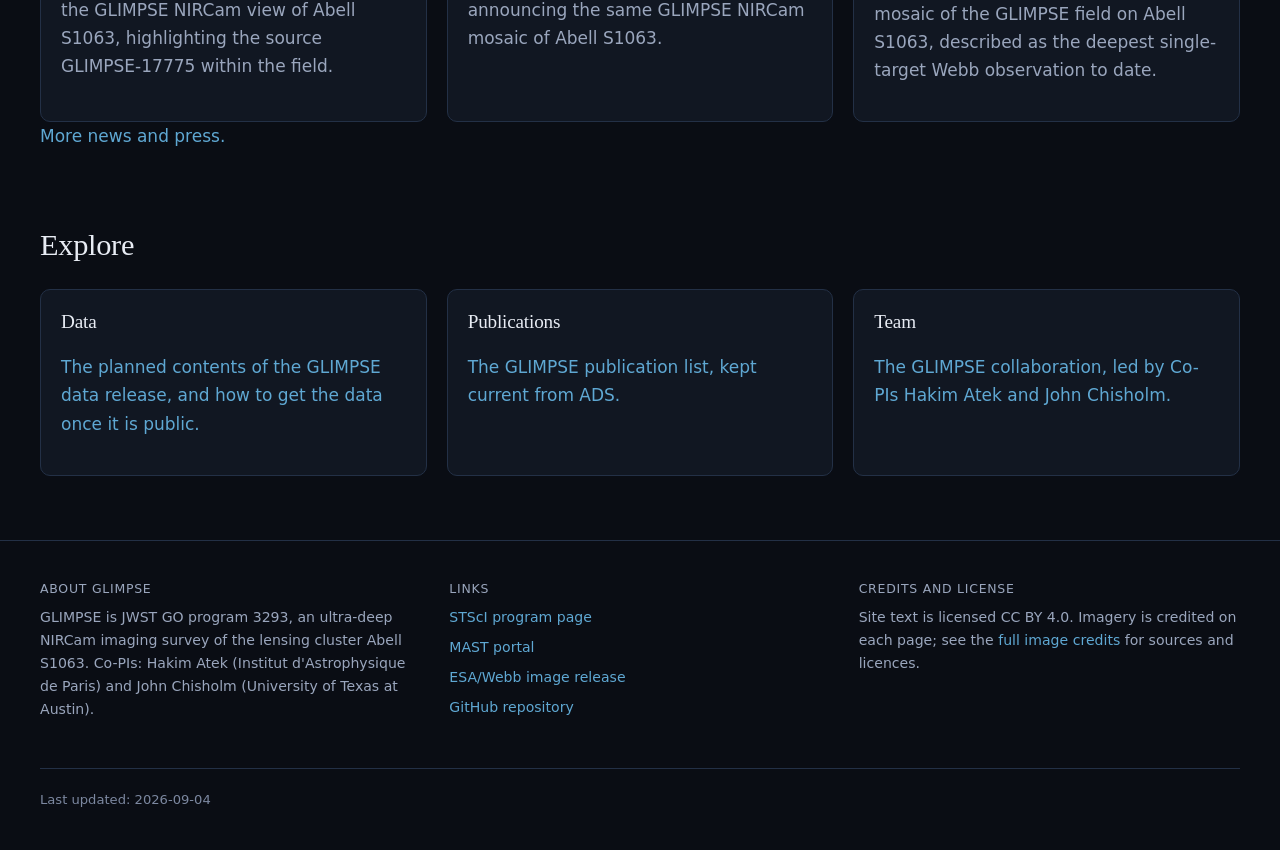
==== commit 436e656a: "Widen the layout, enlarge the wordmark, and take the filter table from the paper Six changes request" ====
--- a/index.html
+++ b/index.html
@@ -25,7 +25,6 @@
   <div class="wrap">
     <a href="index.html" class="wordmark">
       <img class="wordmark-logo" src="images/glimpse-logo.png" alt="GLIMPSE" width="431" height="136">
-      <span class="sub">JWST GO 3293</span>
     </a>
     <button class="nav-toggle" type="button" aria-expanded="false" aria-controls="main-nav">
       Menu
@@ -43,9 +42,7 @@
   </div>
 </header>
 
-<main class="wrap">
-<!-- CONTENT -->
-<div class="hero" style="background-image:url('images/glimpse-hero.jpg');margin-inline:-24px;">
+<div class="hero" style="background-image:url('images/glimpse-hero.jpg');">
   <div class="wrap">
     <h1>GLIMPSE</h1>
     <p class="hero-sub">JWST's GLIMPSE: gravitational lensing &amp; NIRCam imaging to probe early galaxy formation and sources of reionization</p>
@@ -59,6 +56,8 @@
   <p class="hero-credit">ESA/Webb, NASA &amp; CSA, H. Atek, M. Zamani (ESA/Webb); Acknowledgement: R. Endsley</p>
 </div>
 
+<main class="wrap">
+<!-- CONTENT -->
 <section aria-labelledby="glance-heading">
   <h2 id="glance-heading">At a glance</h2>
   <div class="stat-strip">
--- a/assets/css/style.css
+++ b/assets/css/style.css
@@ -15,7 +15,7 @@
   --border: #233046;
   --ok: #4ba36a;
   --warn: #c9a227;
-  --maxw: 1120px;
+  --maxw: 1400px;
   --font-body: system-ui, -apple-system, "Segoe UI", Roboto, Helvetica, Arial, sans-serif;
   --font-display: Georgia, "Times New Roman", serif;
   --radius: 10px;
@@ -94,6 +94,23 @@
   padding-inline: 24px;
 }
 
+@media (min-width: 1200px) {
+  .wrap {
+    padding-inline: 40px;
+  }
+}
+
+/* The column is wide so that images, tables and card grids can breathe. Running
+   prose does not want that much width, so cap the measure where text is read. */
+main.wrap > p,
+main.wrap > section > p,
+main.wrap > section > ol,
+main.wrap > section > ul,
+main.wrap > ol,
+main.wrap > ul {
+  max-width: 78ch;
+}
+
 section {
   margin-block: 2.5rem;
 }
@@ -130,7 +147,7 @@
 }
 
 .wordmark-logo {
-  height: 34px;
+  height: 46px;
   width: auto;
   /* The global img rule caps width at 100%, which would squash a fixed-height
      logo if the header ever ran out of room. object-fit keeps the proportions. */
@@ -140,17 +157,8 @@
 
 @media (max-width: 420px) {
   .wordmark-logo {
-    height: 28px;
-  }
-}
-
-.wordmark .sub {
-  font-family: var(--font-body);
-  font-size: 0.68rem;
-  letter-spacing: 0.12em;
-  text-transform: uppercase;
-  color: var(--fg-faint);
-  margin-top: 5px;
+    height: 34px;
+  }
 }
 
 .nav-toggle {
@@ -193,7 +201,11 @@
 
 .hero {
   position: relative;
-  min-height: 62vh;
+  /* The banner now runs the full width of the window, and the mosaic behind it
+     is close to square, so a fixed viewport-height crop cuts most of the field
+     away on a wide screen. Tie the height to the width instead, with a floor
+     for phones and a ceiling so the banner cannot swallow a tall monitor. */
+  min-height: clamp(440px, 42vw, 720px);
   display: flex;
   align-items: flex-end;
   background-size: cover;
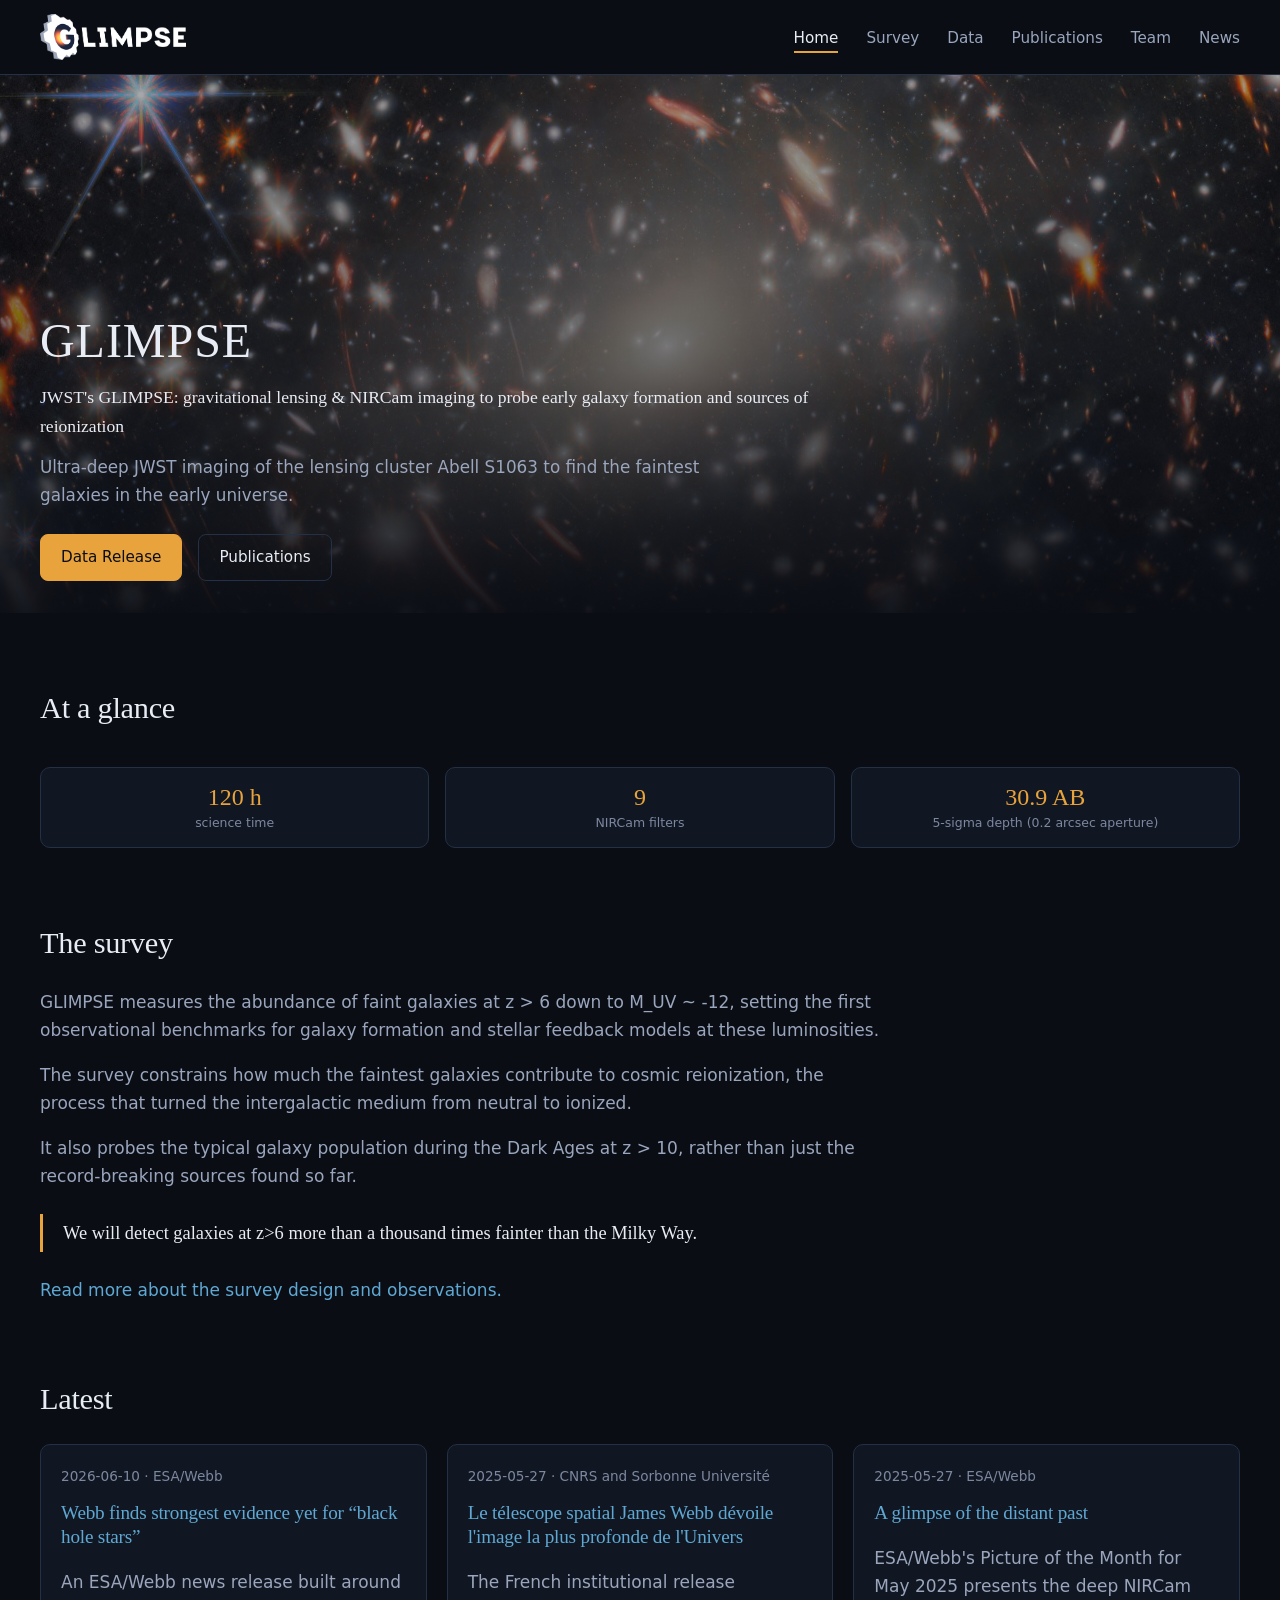
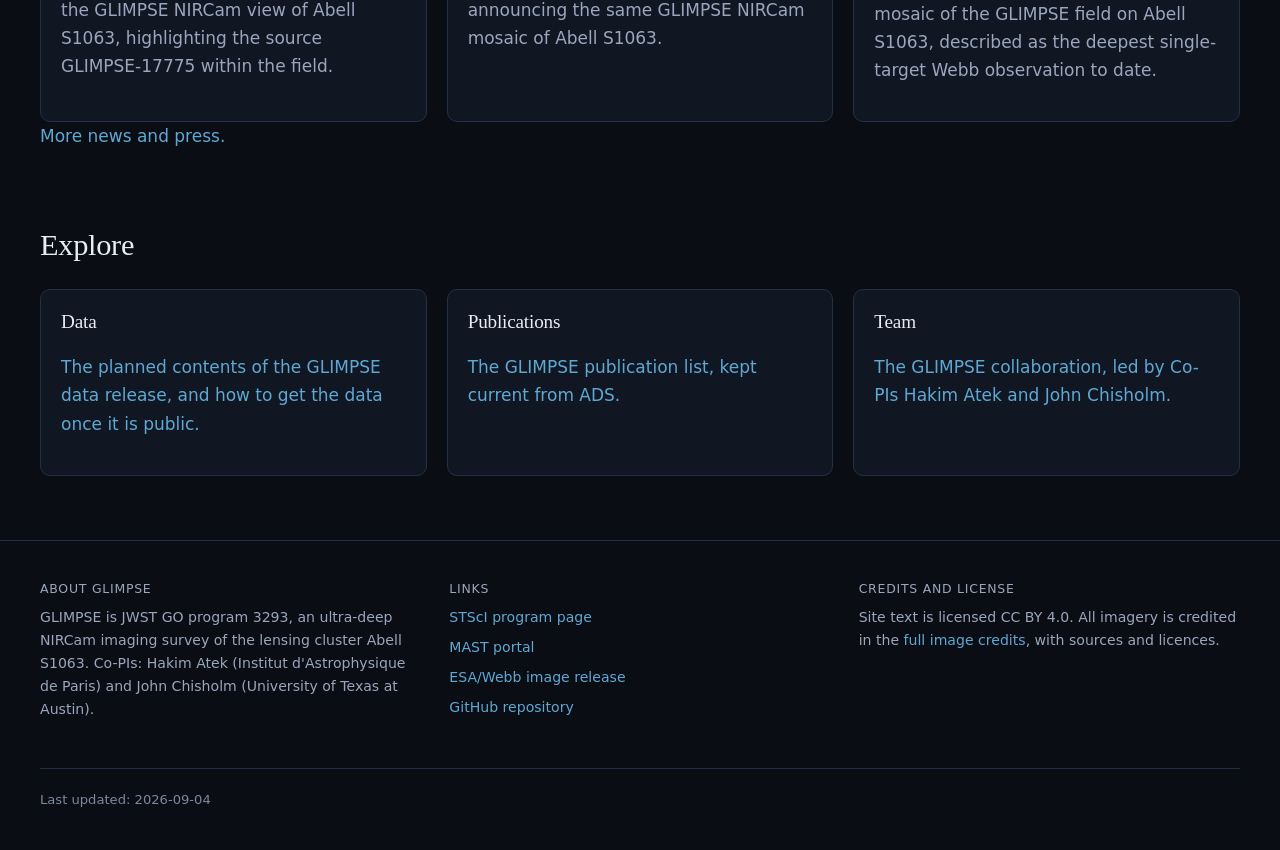
==== commit ee4f719a: "Move Rohan Naidu to the University of Hawaii, drop the hero credit overlay His entry in team/members" ====
--- a/index.html
+++ b/index.html
@@ -53,7 +53,6 @@
       <a href="publications.html" class="btn btn-secondary">Publications</a>
     </div>
   </div>
-  <p class="hero-credit">ESA/Webb, NASA &amp; CSA, H. Atek, M. Zamani (ESA/Webb); Acknowledgement: R. Endsley</p>
 </div>
 
 <main class="wrap">
@@ -157,8 +156,8 @@
       </div>
       <div>
         <h4>Credits and license</h4>
-        <p>Site text is licensed CC BY 4.0. Imagery is credited on each page; see the
-        <a href="images/CREDITS.md">full image credits</a> for sources and licences.</p>
+        <p>Site text is licensed CC BY 4.0. All imagery is credited in the
+        <a href="images/CREDITS.md">full image credits</a>, with sources and licences.</p>
       </div>
     </div>
     <div class="footer-bottom">
--- a/assets/css/style.css
+++ b/assets/css/style.css
@@ -258,15 +258,6 @@
   flex-wrap: wrap;
 }
 
-.hero-credit {
-  position: absolute;
-  bottom: 10px;
-  right: 24px;
-  font-size: 11px;
-  color: var(--fg-faint);
-  z-index: 2;
-}
-
 /* ---- Buttons ---- */
 
 .btn {
@@ -992,26 +983,6 @@
 /* Below about 800px the hero credit, absolutely positioned bottom-right, runs
    into the hero buttons. Put it back in normal flow there so it stacks under
    them instead of across them. */
-@media (max-width: 860px) {
-  /* .hero is a flex container, so a static credit would sit beside .wrap.
-     Let the hero wrap and give the credit a full-width row of its own. */
-  .hero {
-    flex-wrap: wrap;
-  }
-
-  .hero-credit {
-    position: static;
-    flex: 0 0 100%;
-    padding: 0 24px 14px;
-    margin: 0;
-    text-align: left;
-  }
-
-  .hero .wrap {
-    padding-bottom: 0.75rem;
-  }
-}
-
 /* ------------------------------------------------------------------ */
 /* Leadership cards with a square portrait                             */
 /* A card with no portrait simply renders as text, so a missing photo  */
